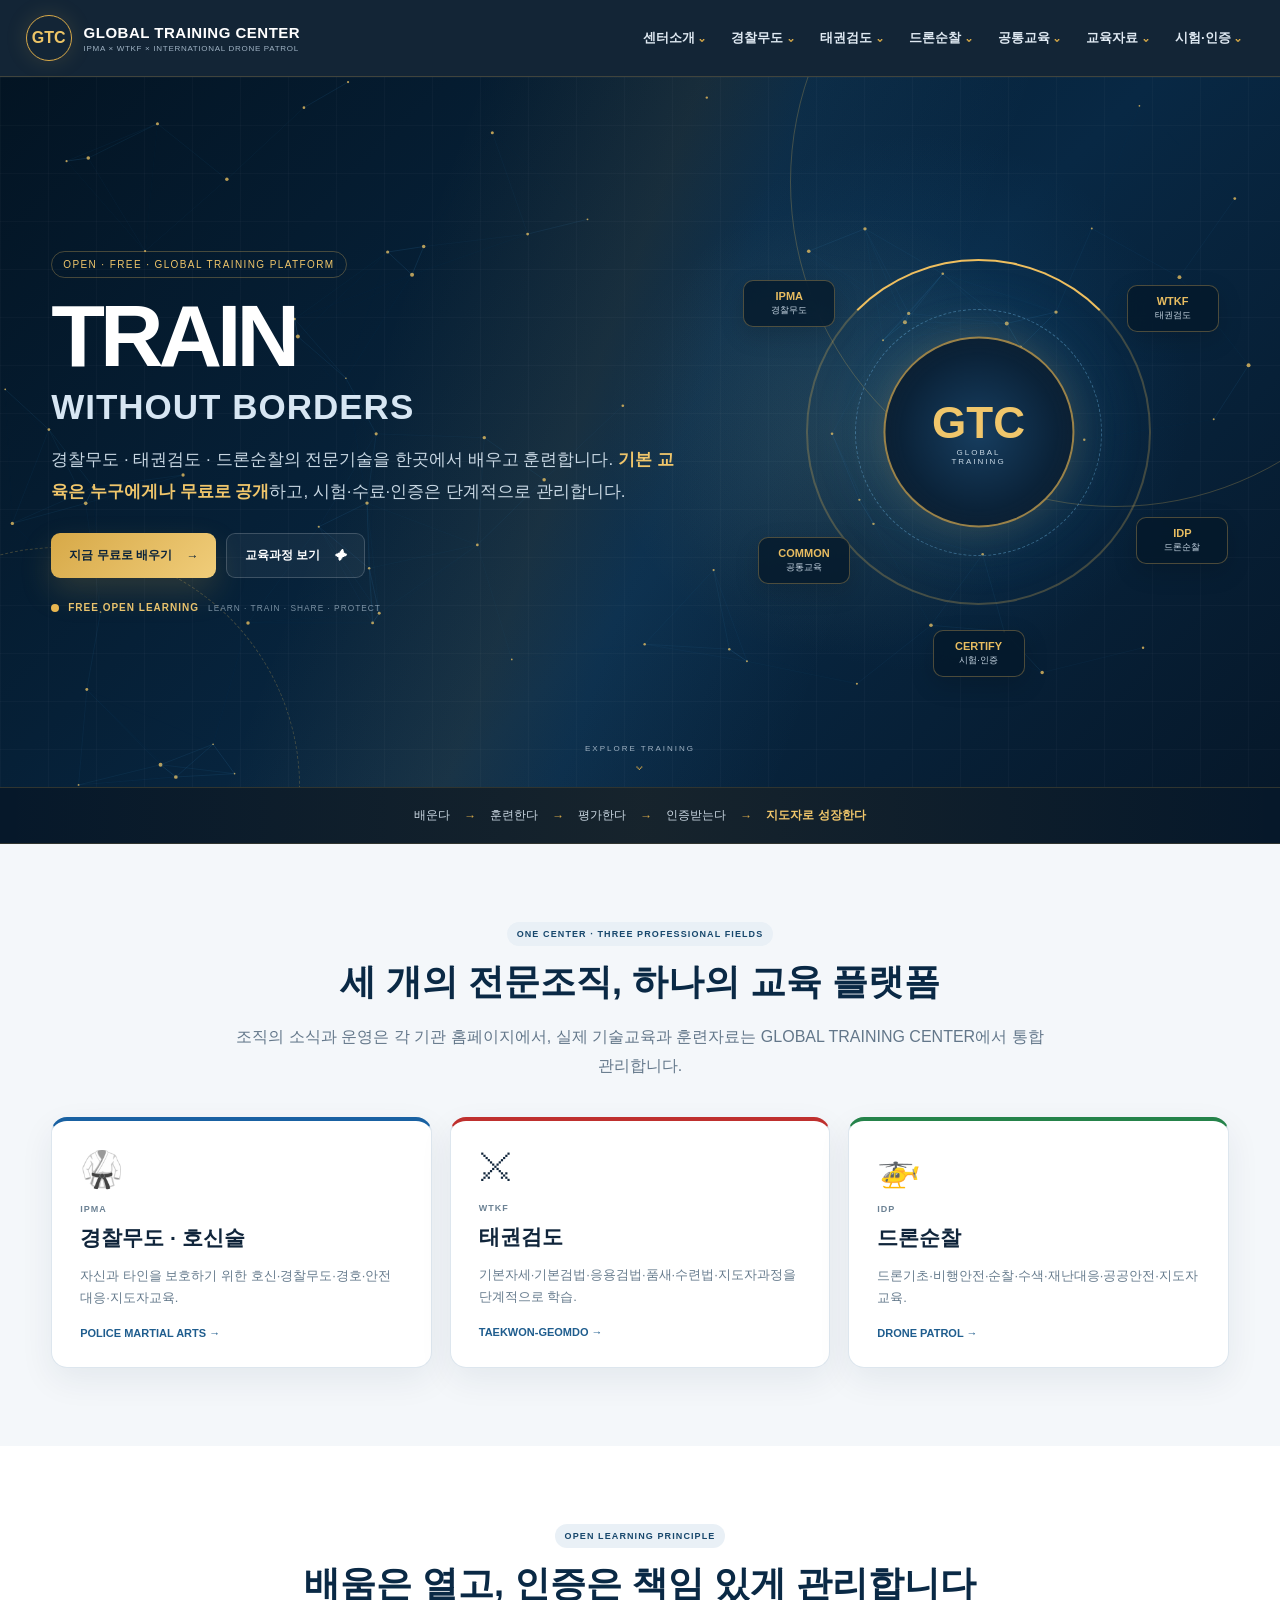
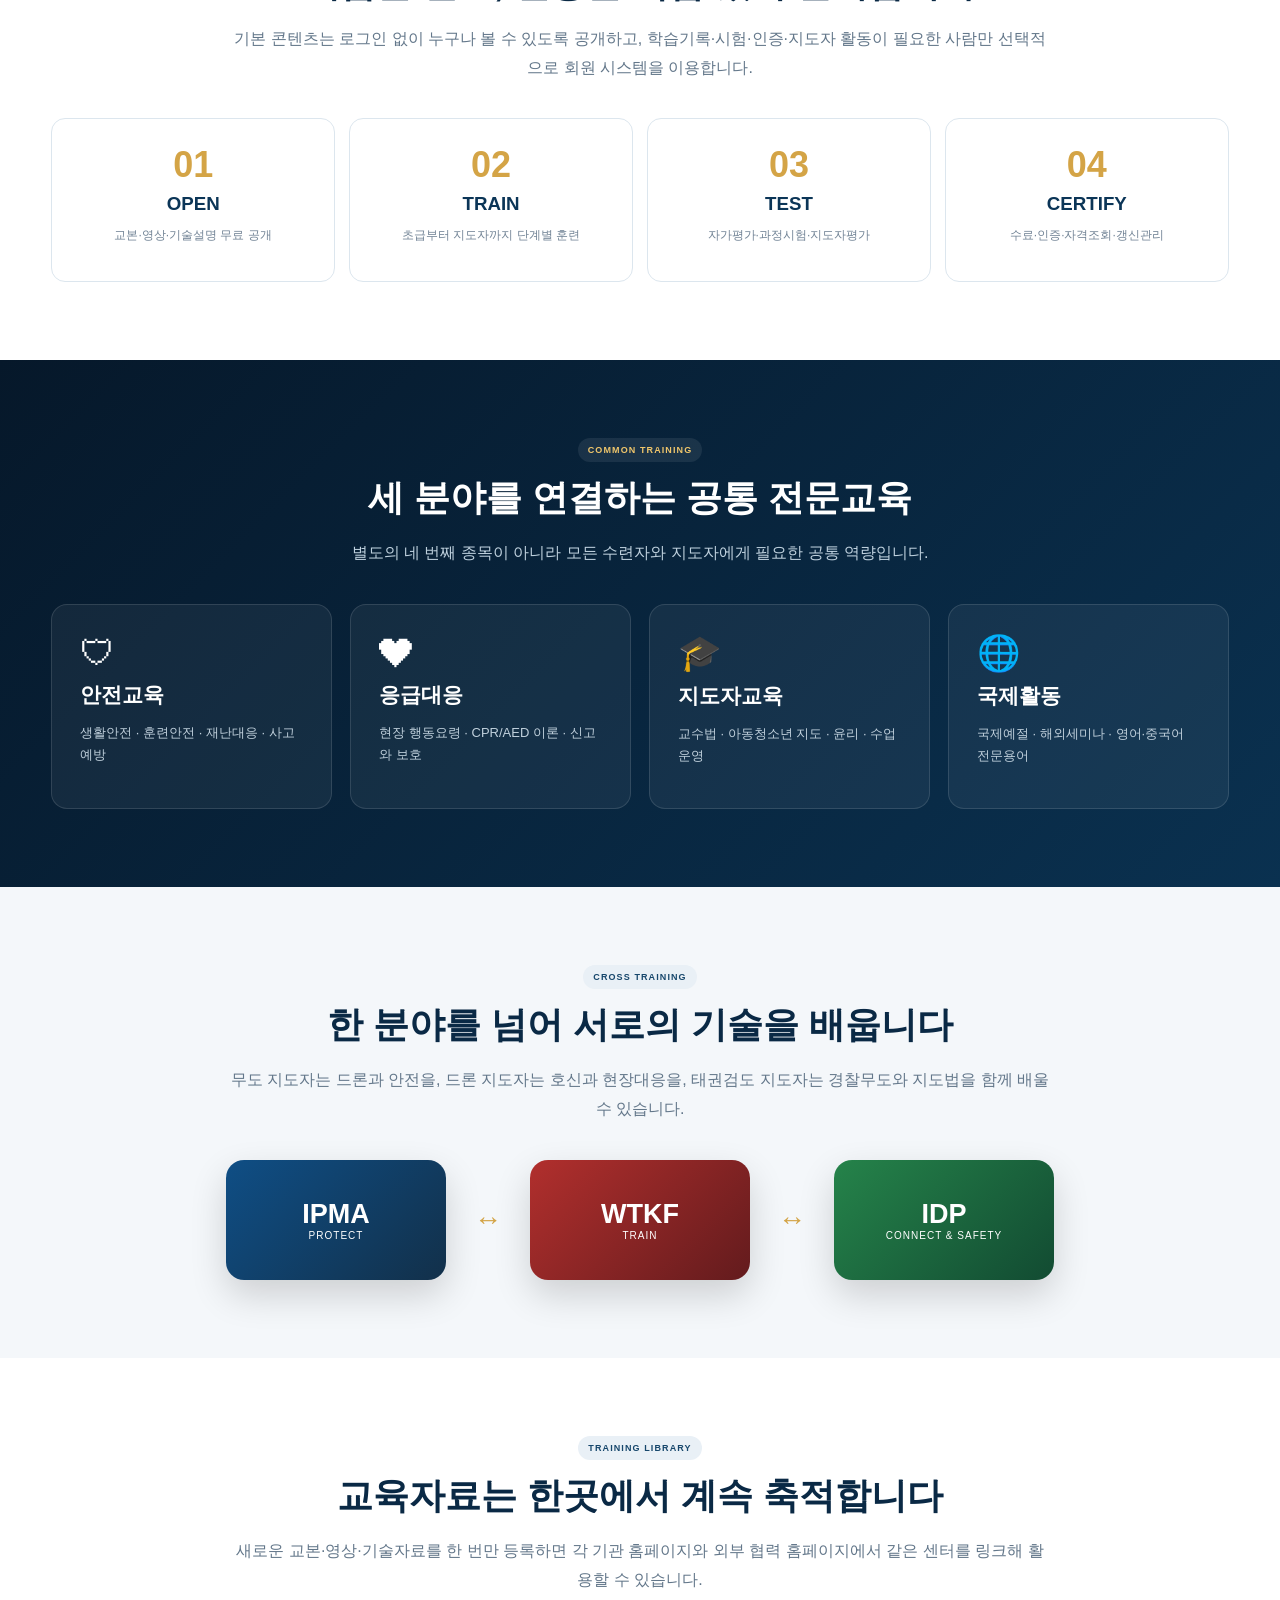
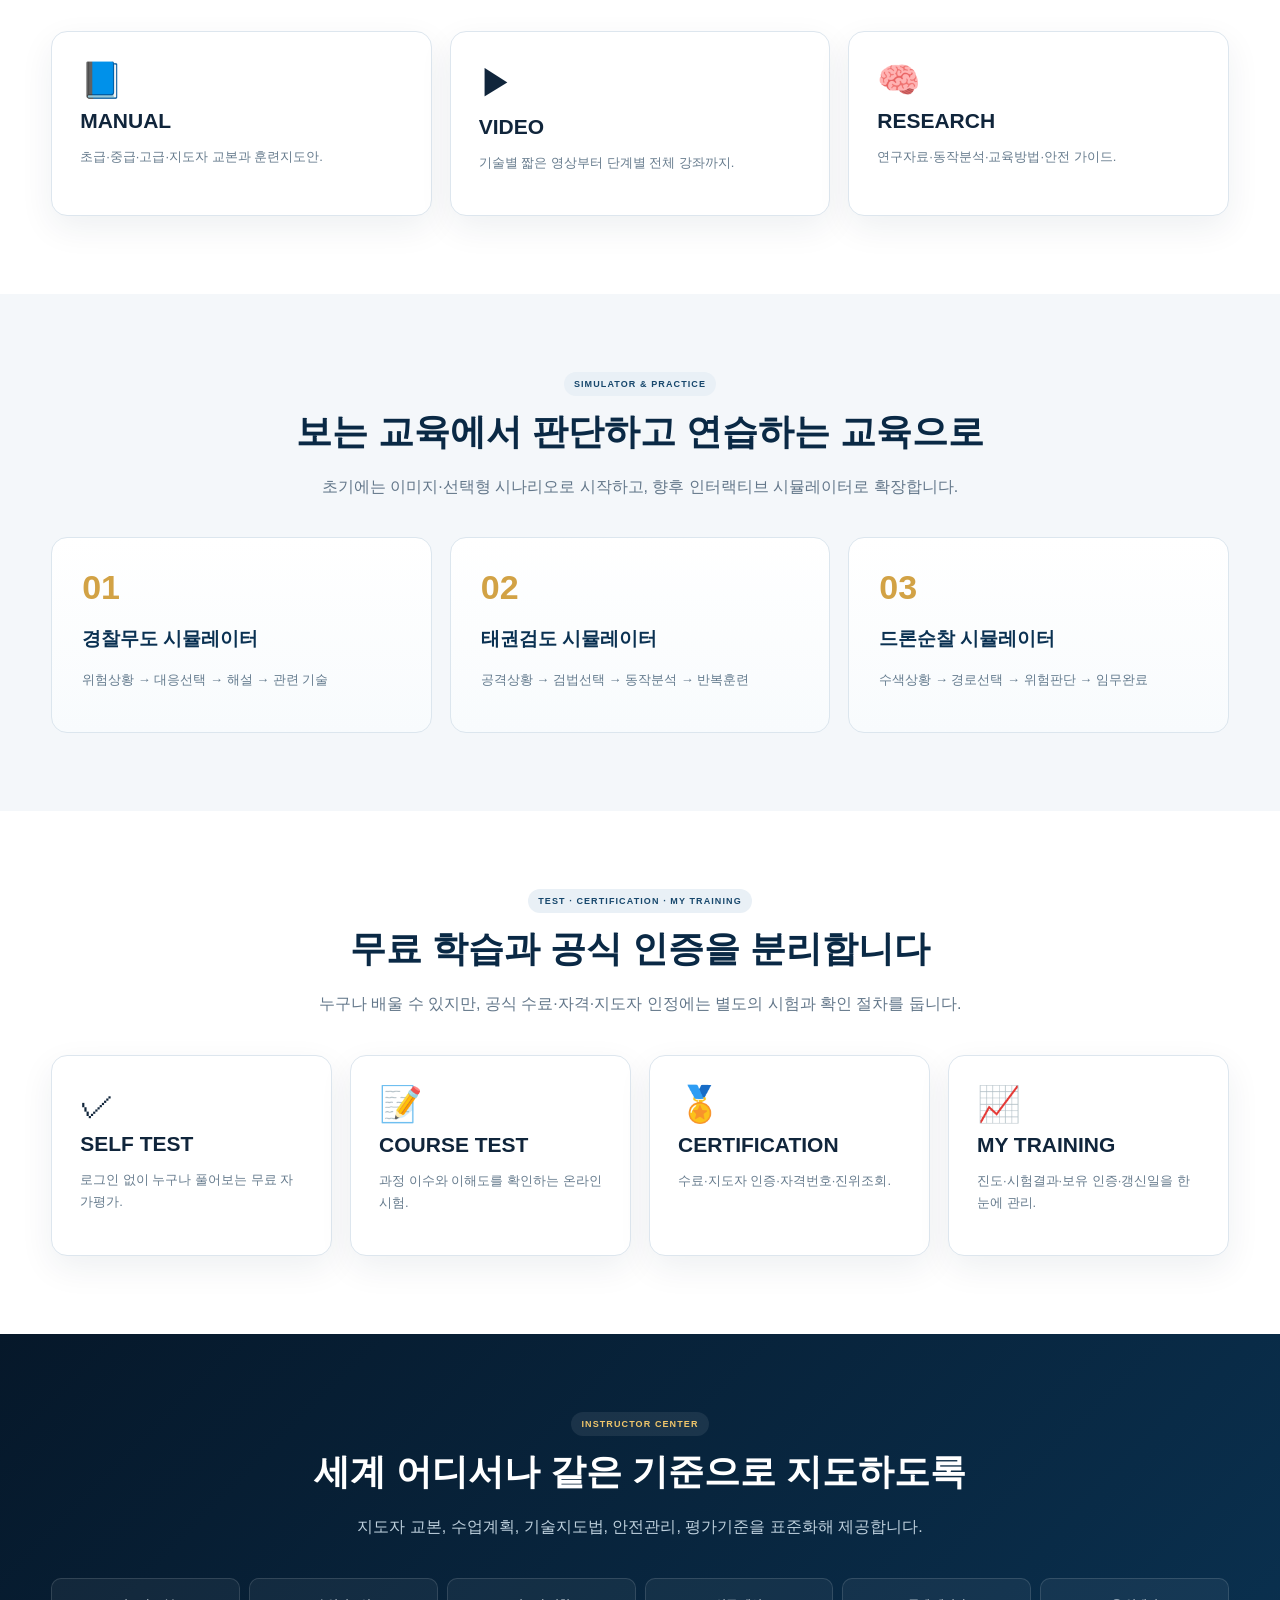
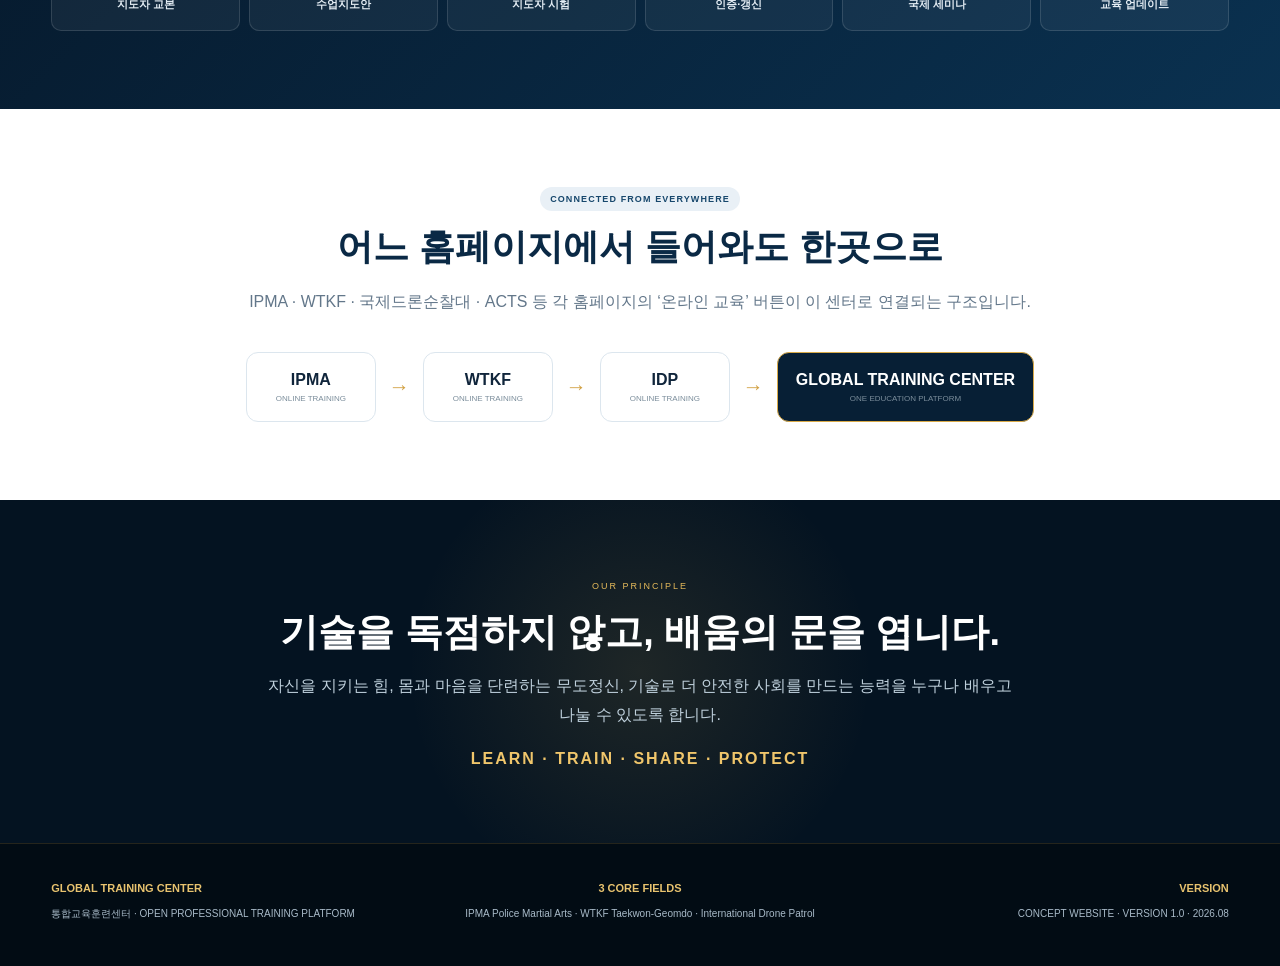
==== index.html @ e1240cf2 "Add files via upload" ====
<!doctype html>
<html lang="ko">
<head>
<meta charset="utf-8"><meta name="viewport" content="width=device-width,initial-scale=1">
<title>GLOBAL TRAINING CENTER | 통합교육훈련센터</title>
<meta name="description" content="경찰무도·태권검도·드론순찰을 누구나 무료로 배우는 글로벌 통합교육훈련센터">
<meta name="theme-color" content="#06182a">
<link rel="stylesheet" href="styles.css?v=1.0">
</head>
<body>
<header class="mega-header" id="siteHeader">
  <div class="nav-wrap">
    <a class="brand" href="#home" aria-label="GLOBAL TRAINING CENTER 홈">
      <span class="brand-mark">GTC</span>
      <span><b>GLOBAL TRAINING CENTER</b><small>IPMA × WTKF × INTERNATIONAL DRONE PATROL</small></span>
    </a>
    <button class="mobile-btn" type="button" aria-expanded="false" aria-controls="megaMenu" aria-label="전체 메뉴 열기">☰</button>
    <nav class="mega-menu" id="megaMenu" aria-label="주요 메뉴">
      <div class="mega-item"><button class="mega-trigger">센터소개 <span>⌄</span></button><div class="mega-panel cols-3">
        <section><h3>ABOUT GTC</h3><a href="#vision">센터 비전</a><a href="#principles">운영원칙</a><a href="#ecosystem">3대 핵심조직</a></section>
        <section><h3>OPEN LEARNING</h3><a href="#free">무료 공개교육</a><a href="#journey">학습 흐름</a><a href="#global">글로벌 확장</a></section>
        <section><h3>QUICK START</h3><a href="#police">경찰무도 시작</a><a href="#taekwon">태권검도 시작</a><a href="#drone">드론순찰 시작</a></section>
      </div></div>
      <div class="mega-item"><button class="mega-trigger">경찰무도 <span>⌄</span></button><div class="mega-panel cols-3">
        <section><h3>POLICE MARTIAL ARTS</h3><a href="#police">과정 소개</a><a href="#police">호신술</a><a href="#police">경찰무도</a><a href="#police">체포·제압술</a></section>
        <section><h3>SAFETY</h3><a href="#police">경호·안전</a><a href="#common">생활안전</a><a href="#common">응급대응</a></section>
        <section><h3>INSTRUCTOR</h3><a href="#instructor">지도자과정</a><a href="#library">교본·영상</a><a href="#test">평가·인증</a></section>
      </div></div>
      <div class="mega-item"><button class="mega-trigger">태권검도 <span>⌄</span></button><div class="mega-panel cols-3">
        <section><h3>TAEKWON-GEOMDO</h3><a href="#taekwon">입문</a><a href="#taekwon">기본검법</a><a href="#taekwon">응용검법</a></section>
        <section><h3>TRAINING</h3><a href="#taekwon">품새·응용기술</a><a href="#taekwon">수련방법</a><a href="#simulator">훈련 시뮬레이터</a></section>
        <section><h3>INSTRUCTOR</h3><a href="#instructor">지도자과정</a><a href="#library">교본·영상</a><a href="#test">심사·평가</a></section>
      </div></div>
      <div class="mega-item"><button class="mega-trigger">드론순찰 <span>⌄</span></button><div class="mega-panel cols-3 panel-right">
        <section><h3>DRONE PATROL</h3><a href="#drone">드론기초</a><a href="#drone">조종기초</a><a href="#drone">비행안전</a></section>
        <section><h3>PATROL</h3><a href="#drone">순찰·모니터링</a><a href="#drone">수색·재난대응</a><a href="#simulator">드론 시뮬레이터</a></section>
        <section><h3>INSTRUCTOR</h3><a href="#instructor">지도자과정</a><a href="#library">교육자료</a><a href="#test">평가·인증</a></section>
      </div></div>
      <div class="mega-item"><button class="mega-trigger">공통교육 <span>⌄</span></button><div class="mega-panel cols-3 panel-right">
        <section><h3>COMMON TRAINING</h3><a href="#common">안전교육</a><a href="#common">응급대응</a><a href="#common">지도자 윤리</a></section>
        <section><h3>GLOBAL</h3><a href="#global">국제활동</a><a href="#global">영어·중국어 용어</a><a href="#global">해외 세미나</a></section>
        <section><h3>CROSS TRAINING</h3><a href="#cross">3분야 교차학습</a><a href="#cross">추천 학습경로</a></section>
      </div></div>
      <div class="mega-item"><button class="mega-trigger">교육자료 <span>⌄</span></button><div class="mega-panel cols-3 panel-right">
        <section><h3>TRAINING LIBRARY</h3><a href="#library">교본</a><a href="#library">교육영상</a><a href="#library">동작사진</a></section>
        <section><h3>PRACTICE</h3><a href="#simulator">시뮬레이터</a><a href="#library">훈련지도안</a><a href="#library">연구자료</a></section>
        <section><h3>FREE DOWNLOAD</h3><a href="#library">공개자료</a><a href="#library">지도자 자료</a></section>
      </div></div>
      <div class="mega-item"><button class="mega-trigger">시험·인증 <span>⌄</span></button><div class="mega-panel cols-3 panel-right">
        <section><h3>ONLINE TEST</h3><a href="#test">자가평가</a><a href="#test">과정시험</a><a href="#test">지도자평가</a></section>
        <section><h3>CERTIFICATION</h3><a href="#test">수료확인</a><a href="#test">교육인증</a><a href="#test">자격조회</a></section>
        <section><h3>MY TRAINING</h3><a href="#mytraining">학습진도</a><a href="#mytraining">이수기록</a><a href="#mytraining">갱신관리</a></section>
      </div></div>
    </nav>
  </div>
</header>
<main id="home">
<section class="hero" id="trainingHero">
<canvas class="network" id="trainingNetwork" aria-hidden="true"></canvas>
<div class="orbit orbit-a" aria-hidden="true"></div><div class="orbit orbit-b" aria-hidden="true"></div>
<div class="container hero-grid">
  <div class="hero-copy">
    <span class="kicker">OPEN · FREE · GLOBAL TRAINING PLATFORM</span>
    <h1><span>TRAIN</span><em>WITHOUT BORDERS</em></h1>
    <p class="hero-lead">경찰무도 · 태권검도 · 드론순찰의 전문기술을 한곳에서 배우고 훈련합니다. <b>기본 교육은 누구에게나 무료로 공개</b>하고, 시험·수료·인증은 단계적으로 관리합니다.</p>
    <div class="hero-actions"><a class="btn primary" href="#ecosystem">지금 무료로 배우기 <i>→</i></a><a class="btn glass" href="#journey">교육과정 보기 <i>✦</i></a></div>
    <div class="pulse"><span></span><b>FREE OPEN LEARNING</b><small>LEARN · TRAIN · SHARE · PROTECT</small></div>
  </div>
  <div class="command" aria-label="3대 핵심 교육 네트워크">
    <div class="glow"></div><div class="rings"><i></i><i></i><i></i></div>
    <div class="core-logo"><strong>GTC</strong><small>GLOBAL<br>TRAINING</small></div>
    <a class="node n1" href="#police"><b>IPMA</b><small>경찰무도</small></a>
    <a class="node n2" href="#taekwon"><b>WTKF</b><small>태권검도</small></a>
    <a class="node n3" href="#drone"><b>IDP</b><small>드론순찰</small></a>
    <a class="node n4" href="#common"><b>COMMON</b><small>공통교육</small></a>
    <a class="node n5" href="#test"><b>CERTIFY</b><small>시험·인증</small></a>
  </div>
</div>
<div class="scroll"><span>EXPLORE TRAINING</span><i>⌄</i></div>
</section>
<section class="journey-bar" id="journey"><div class="container"><span>배운다</span><i>→</i><span>훈련한다</span><i>→</i><span>평가한다</span><i>→</i><span>인증받는다</span><i>→</i><strong>지도자로 성장한다</strong></div></section>

<section class="section soft" id="vision"><div class="container"><div class="section-head"><span class="badge">ONE CENTER · THREE PROFESSIONAL FIELDS</span><h2>세 개의 전문조직, 하나의 교육 플랫폼</h2><p>조직의 소식과 운영은 각 기관 홈페이지에서, 실제 기술교육과 훈련자료는 GLOBAL TRAINING CENTER에서 통합 관리합니다.</p></div>
<div class="cards cols-3" id="ecosystem">
<a class="card blue" id="police" href="#police"><div class="icon">🥋</div><span class="status">IPMA</span><h3>경찰무도 · 호신술</h3><p>자신과 타인을 보호하기 위한 호신·경찰무도·경호·안전대응·지도자교육.</p><span class="arrow">POLICE MARTIAL ARTS →</span></a>
<a class="card red" id="taekwon" href="#taekwon"><div class="icon">⚔</div><span class="status">WTKF</span><h3>태권검도</h3><p>기본자세·기본검법·응용검법·품새·수련법·지도자과정을 단계적으로 학습.</p><span class="arrow">TAEKWON-GEOMDO →</span></a>
<a class="card green" id="drone" href="#drone"><div class="icon">🚁</div><span class="status">IDP</span><h3>드론순찰</h3><p>드론기초·비행안전·순찰·수색·재난대응·공공안전·지도자교육.</p><span class="arrow">DRONE PATROL →</span></a>
</div></div></section>

<section class="section" id="principles"><div class="container"><div class="section-head"><span class="badge">OPEN LEARNING PRINCIPLE</span><h2>배움은 열고, 인증은 책임 있게 관리합니다</h2><p>기본 콘텐츠는 로그인 없이 누구나 볼 수 있도록 공개하고, 학습기록·시험·인증·지도자 활동이 필요한 사람만 선택적으로 회원 시스템을 이용합니다.</p></div>
<div class="flow-grid">
<div class="flow-card"><b>01</b><h3>OPEN</h3><p>교본·영상·기술설명 무료 공개</p></div><div class="flow-card"><b>02</b><h3>TRAIN</h3><p>초급부터 지도자까지 단계별 훈련</p></div><div class="flow-card"><b>03</b><h3>TEST</h3><p>자가평가·과정시험·지도자평가</p></div><div class="flow-card"><b>04</b><h3>CERTIFY</h3><p>수료·인증·자격조회·갱신관리</p></div>
</div></div></section>

<section class="section dark-section" id="common"><div class="container"><div class="section-head light"><span class="badge">COMMON TRAINING</span><h2>세 분야를 연결하는 공통 전문교육</h2><p>별도의 네 번째 종목이 아니라 모든 수련자와 지도자에게 필요한 공통 역량입니다.</p></div>
<div class="cards cols-4"><div class="glass-card"><div class="icon">🛡</div><h3>안전교육</h3><p>생활안전 · 훈련안전 · 재난대응 · 사고예방</p></div><div class="glass-card"><div class="icon">❤</div><h3>응급대응</h3><p>현장 행동요령 · CPR/AED 이론 · 신고와 보호</p></div><div class="glass-card"><div class="icon">🎓</div><h3>지도자교육</h3><p>교수법 · 아동청소년 지도 · 윤리 · 수업운영</p></div><div class="glass-card"><div class="icon">🌐</div><h3>국제활동</h3><p>국제예절 · 해외세미나 · 영어·중국어 전문용어</p></div></div>
</div></section>

<section class="section soft" id="cross"><div class="container"><div class="section-head"><span class="badge">CROSS TRAINING</span><h2>한 분야를 넘어 서로의 기술을 배웁니다</h2><p>무도 지도자는 드론과 안전을, 드론 지도자는 호신과 현장대응을, 태권검도 지도자는 경찰무도와 지도법을 함께 배울 수 있습니다.</p></div>
<div class="cross-map"><div class="cross-node blue"><b>IPMA</b><span>PROTECT</span></div><i>↔</i><div class="cross-node red"><b>WTKF</b><span>TRAIN</span></div><i>↔</i><div class="cross-node green"><b>IDP</b><span>CONNECT & SAFETY</span></div></div>
</div></section>

<section class="section" id="library"><div class="container"><div class="section-head"><span class="badge">TRAINING LIBRARY</span><h2>교육자료는 한곳에서 계속 축적합니다</h2><p>새로운 교본·영상·기술자료를 한 번만 등록하면 각 기관 홈페이지와 외부 협력 홈페이지에서 같은 센터를 링크해 활용할 수 있습니다.</p></div>
<div class="cards cols-3"><div class="card"><div class="icon">📘</div><h3>MANUAL</h3><p>초급·중급·고급·지도자 교본과 훈련지도안.</p></div><div class="card"><div class="icon">▶</div><h3>VIDEO</h3><p>기술별 짧은 영상부터 단계별 전체 강좌까지.</p></div><div class="card"><div class="icon">🧠</div><h3>RESEARCH</h3><p>연구자료·동작분석·교육방법·안전 가이드.</p></div></div>
</div></section>

<section class="section soft" id="simulator"><div class="container"><div class="section-head"><span class="badge">SIMULATOR & PRACTICE</span><h2>보는 교육에서 판단하고 연습하는 교육으로</h2><p>초기에는 이미지·선택형 시나리오로 시작하고, 향후 인터랙티브 시뮬레이터로 확장합니다.</p></div>
<div class="sim-grid"><div class="sim"><span>01</span><h3>경찰무도 시뮬레이터</h3><p>위험상황 → 대응선택 → 해설 → 관련 기술</p></div><div class="sim"><span>02</span><h3>태권검도 시뮬레이터</h3><p>공격상황 → 검법선택 → 동작분석 → 반복훈련</p></div><div class="sim"><span>03</span><h3>드론순찰 시뮬레이터</h3><p>수색상황 → 경로선택 → 위험판단 → 임무완료</p></div></div>
</div></section>

<section class="section" id="test"><div class="container"><div class="section-head"><span class="badge">TEST · CERTIFICATION · MY TRAINING</span><h2>무료 학습과 공식 인증을 분리합니다</h2><p>누구나 배울 수 있지만, 공식 수료·자격·지도자 인정에는 별도의 시험과 확인 절차를 둡니다.</p></div>
<div class="cards cols-4"><div class="card"><div class="icon">✓</div><h3>SELF TEST</h3><p>로그인 없이 누구나 풀어보는 무료 자가평가.</p></div><div class="card"><div class="icon">📝</div><h3>COURSE TEST</h3><p>과정 이수와 이해도를 확인하는 온라인 시험.</p></div><div class="card"><div class="icon">🏅</div><h3>CERTIFICATION</h3><p>수료·지도자 인증·자격번호·진위조회.</p></div><div class="card" id="mytraining"><div class="icon">📈</div><h3>MY TRAINING</h3><p>진도·시험결과·보유 인증·갱신일을 한눈에 관리.</p></div></div>
</div></section>

<section class="section dark-section" id="instructor"><div class="container"><div class="section-head light"><span class="badge">INSTRUCTOR CENTER</span><h2>세계 어디서나 같은 기준으로 지도하도록</h2><p>지도자 교본, 수업계획, 기술지도법, 안전관리, 평가기준을 표준화해 제공합니다.</p></div><div class="quick-six"><a href="#library">지도자 교본</a><a href="#library">수업지도안</a><a href="#test">지도자 시험</a><a href="#test">인증·갱신</a><a href="#global">국제 세미나</a><a href="#home">교육 업데이트</a></div></div></section>

<section class="section" id="global"><div class="container"><div class="section-head"><span class="badge">CONNECTED FROM EVERYWHERE</span><h2>어느 홈페이지에서 들어와도 한곳으로</h2><p>IPMA · WTKF · 국제드론순찰대 · ACTS 등 각 홈페이지의 ‘온라인 교육’ 버튼이 이 센터로 연결되는 구조입니다.</p></div>
<div class="portal-row"><div><b>IPMA</b><small>ONLINE TRAINING</small></div><i>→</i><div><b>WTKF</b><small>ONLINE TRAINING</small></div><i>→</i><div><b>IDP</b><small>ONLINE TRAINING</small></div><i>→</i><div class="portal-core"><b>GLOBAL TRAINING CENTER</b><small>ONE EDUCATION PLATFORM</small></div></div>
</div></section>

<section class="manifesto" id="free"><div class="container"><span>OUR PRINCIPLE</span><h2>기술을 독점하지 않고, 배움의 문을 엽니다.</h2><p>자신을 지키는 힘, 몸과 마음을 단련하는 무도정신, 기술로 더 안전한 사회를 만드는 능력을 누구나 배우고 나눌 수 있도록 합니다.</p><strong>LEARN · TRAIN · SHARE · PROTECT</strong></div></section>
</main>
<footer><div class="footer-grid"><div><b>GLOBAL TRAINING CENTER</b><p>통합교육훈련센터 · OPEN PROFESSIONAL TRAINING PLATFORM</p></div><div><b>3 CORE FIELDS</b><p>IPMA Police Martial Arts · WTKF Taekwon-Geomdo · International Drone Patrol</p></div><div><b>VERSION</b><p>CONCEPT WEBSITE · VERSION 1.0 · 2026.08</p></div></div></footer>
<script>
(()=>{
 const triggers=[...document.querySelectorAll('.mega-trigger')], items=[...document.querySelectorAll('.mega-item')], mobile=document.querySelector('.mobile-btn'), menu=document.getElementById('megaMenu');
 triggers.forEach(btn=>btn.addEventListener('click',e=>{e.stopPropagation();const item=btn.closest('.mega-item');const was=item.classList.contains('open');items.forEach(x=>x.classList.remove('open'));if(!was)item.classList.add('open')}));
 document.addEventListener('click',()=>items.forEach(x=>x.classList.remove('open')));document.querySelectorAll('.mega-panel').forEach(p=>p.addEventListener('click',e=>e.stopPropagation()));
 mobile.addEventListener('click',()=>{const open=menu.classList.toggle('mobile-open');mobile.setAttribute('aria-expanded',open);mobile.textContent=open?'✕':'☰'});
 document.querySelectorAll('a[href^="#"]').forEach(a=>a.addEventListener('click',()=>{menu.classList.remove('mobile-open');mobile.setAttribute('aria-expanded','false');mobile.textContent='☰';items.forEach(x=>x.classList.remove('open'))}));
 const c=document.getElementById('trainingNetwork'); if(!c)return; const ctx=c.getContext('2d'); let w=0,h=0,dpr=1,pts=[];
 const rnd=(a,b)=>a+Math.random()*(b-a); function resize(){dpr=Math.min(devicePixelRatio||1,2);w=Math.max(1,c.clientWidth);h=Math.max(1,c.clientHeight);c.width=Math.round(w*dpr);c.height=Math.round(h*dpr);ctx.setTransform(dpr,0,0,dpr,0,0);const count=Math.max(38,Math.min(78,Math.floor(w/18)));pts=Array.from({length:count},()=>({x:rnd(0,w),y:rnd(0,h),vx:rnd(-.32,.32),vy:rnd(-.22,.22),r:rnd(.8,2),p:rnd(0,6.28)}));}
 function draw(){ctx.clearRect(0,0,w,h);for(const p of pts){p.x+=p.vx;p.y+=p.vy;p.p+=.035;if(p.x<0||p.x>w)p.vx*=-1;if(p.y<0||p.y>h)p.vy*=-1;ctx.beginPath();ctx.arc(p.x,p.y,p.r,0,6.28);ctx.fillStyle='rgba(235,190,92,.8)';ctx.fill()}for(let i=0;i<pts.length;i++)for(let j=i+1;j<pts.length;j++){const a=pts[i],b=pts[j],d=Math.hypot(a.x-b.x,a.y-b.y);if(d<145){ctx.beginPath();ctx.moveTo(a.x,a.y);ctx.lineTo(b.x,b.y);ctx.strokeStyle=`rgba(73,162,224,${.24*(1-d/145)})`;ctx.lineWidth=.7;ctx.stroke()}}requestAnimationFrame(draw)}
 addEventListener('resize',resize,{passive:true});resize();draw();
 const hero=document.getElementById('trainingHero'), command=hero.querySelector('.command');hero.addEventListener('pointermove',e=>{const r=hero.getBoundingClientRect(),x=(e.clientX-r.left)/r.width-.5,y=(e.clientY-r.top)/r.height-.5;command.style.setProperty('--px',`${x*12}px`);command.style.setProperty('--py',`${y*9}px`)},{passive:true});
})();
</script>
</body></html>
---- styles.css ----
*{box-sizing:border-box}html{scroll-behavior:smooth}body{margin:0;font-family:Arial,"Noto Sans KR",sans-serif;color:#10253b;background:#fff;overflow-x:hidden}a{color:inherit}.container{width:min(1180px,92vw);margin:auto}.mega-header{position:sticky;top:0;z-index:1000;background:rgba(5,24,42,.94);backdrop-filter:blur(16px);border-bottom:1px solid rgba(226,181,92,.22)}.nav-wrap{width:min(1320px,96vw);height:76px;margin:auto;display:flex;align-items:center;gap:24px}.brand{display:flex;align-items:center;gap:12px;color:#fff;text-decoration:none;min-width:340px}.brand-mark{width:46px;height:46px;border:1px solid #d9aa48;border-radius:50%;display:grid;place-items:center;font-weight:900;color:#edc567;box-shadow:0 0 22px rgba(217,170,72,.15)}.brand b{display:block;font-size:15px;letter-spacing:.5px}.brand small{display:block;margin-top:3px;font-size:8px;color:#9fb2c3;letter-spacing:.7px}.mega-menu{display:flex;align-self:stretch;align-items:stretch;margin-left:auto}.mega-item{position:relative;display:flex;align-items:center}.mega-trigger{height:100%;padding:0 13px;border:0;background:transparent;color:#dfe9f2;font-weight:700;cursor:pointer}.mega-trigger span{color:#d9aa48}.mega-trigger:hover,.mega-item.open .mega-trigger{color:#f0c66b;background:rgba(255,255,255,.04)}.mega-panel{display:none;position:absolute;top:76px;left:50%;transform:translateX(-50%);width:650px;padding:22px;background:rgba(5,24,42,.98);border:1px solid rgba(226,181,92,.25);border-radius:0 0 16px 16px;box-shadow:0 24px 48px rgba(0,0,0,.35);grid-template-columns:repeat(3,1fr);gap:20px}.mega-item.open .mega-panel,.mega-item:hover .mega-panel{display:grid}.mega-panel.panel-right{left:auto;right:0;transform:none}.mega-panel h3{font-size:10px;letter-spacing:1.2px;color:#e4b95a;margin:0 0 10px}.mega-panel a{display:block;color:#c8d7e4;text-decoration:none;font-size:12px;padding:7px 0;border-bottom:1px solid rgba(255,255,255,.06)}.mega-panel a:hover{color:#fff;padding-left:4px}.mobile-btn{display:none;margin-left:auto;background:transparent;border:1px solid rgba(226,181,92,.35);color:#fff;border-radius:8px;width:42px;height:42px}.hero{position:relative;min-height:710px;overflow:hidden;background:radial-gradient(circle at 72% 46%,rgba(32,107,162,.22),transparent 27%),radial-gradient(circle at 65% 50%,rgba(218,171,72,.11),transparent 25%),linear-gradient(135deg,#031423,#082844 58%,#06182a);color:#fff}.hero:before{content:"";position:absolute;inset:0;background-image:linear-gradient(rgba(255,255,255,.025) 1px,transparent 1px),linear-gradient(90deg,rgba(255,255,255,.025) 1px,transparent 1px);background-size:48px 48px;animation:gridDrift 16s linear infinite}.hero:after{content:"";position:absolute;inset:-35% -20%;background:linear-gradient(110deg,transparent 37%,rgba(245,199,101,.075) 47%,rgba(91,181,238,.07) 52%,transparent 62%);animation:heroSweep 7s linear infinite}.network{position:absolute;inset:0;width:100%;height:100%;z-index:1}.orbit{position:absolute;border-radius:50%;border:1px solid rgba(239,191,89,.24);pointer-events:none;z-index:1}.orbit-a{width:650px;height:650px;right:-160px;top:-220px;animation:spin 13s linear infinite}.orbit-b{width:480px;height:480px;left:-180px;bottom:-240px;border-style:dashed;animation:spinReverse 18s linear infinite}.hero-grid{position:relative;z-index:3;min-height:710px;display:grid;grid-template-columns:1.12fr .88fr;align-items:center;gap:40px;padding:55px 0}.kicker{display:inline-block;padding:7px 11px;border:1px solid rgba(226,181,92,.3);border-radius:999px;color:#f0c66b;font-size:10px;letter-spacing:1.4px;animation:kickerGlow 2.8s ease-in-out infinite}.hero-copy h1{margin:18px 0 14px}.hero-copy h1 span{display:block;font-size:88px;line-height:.9;letter-spacing:-5px}.hero-copy h1 em{display:block;margin-top:12px;font-style:normal;font-size:35px;letter-spacing:1px;color:#d7e6f3}.hero-lead{max-width:670px;font-size:17px;line-height:1.85;color:#c9d8e4}.hero-lead b{color:#f0c66b}.hero-actions{display:flex;gap:10px;flex-wrap:wrap;margin-top:26px}.btn{display:inline-flex;align-items:center;gap:14px;padding:13px 18px;border-radius:9px;text-decoration:none;font-size:12px;font-weight:800}.btn.primary{background:linear-gradient(135deg,#d7a948,#f0cd7a);color:#09223a;box-shadow:0 14px 32px rgba(216,170,72,.18);animation:buttonPulse 2.8s ease-in-out infinite}.btn.glass{border:1px solid rgba(255,255,255,.18);background:rgba(255,255,255,.05);color:#fff}.pulse{display:flex;align-items:center;gap:9px;margin-top:24px;font-size:10px;letter-spacing:1px;color:#b7cad9}.pulse span{width:8px;height:8px;border-radius:50%;background:#e8b650;animation:statusPulse 1.45s ease-out infinite}.pulse b{color:#e9c36d}.pulse small{opacity:.65}.command{position:relative;width:min(490px,42vw);aspect-ratio:1;margin:auto;animation:commandFloat 4.2s ease-in-out infinite;transform:translate(var(--px,0),var(--py,0));transition:transform .18s ease-out}.glow{position:absolute;inset:17%;border-radius:50%;background:radial-gradient(circle,rgba(222,177,79,.2),rgba(26,105,159,.1) 45%,transparent 70%);filter:blur(6px);animation:glow 3.1s ease-in-out infinite}.rings,.rings i{position:absolute;inset:0;border-radius:50%}.rings{inset:8%}.rings i{border:1px solid rgba(113,181,226,.22)}.rings i:nth-child(1){inset:8%;border-width:2px;border-color:rgba(232,185,87,.26);border-top-color:#efbf5f;animation:spin 7s linear infinite}.rings i:nth-child(2){inset:20%;border-style:dashed;border-color:rgba(113,190,239,.4);animation:spinReverse 5.5s linear infinite}.rings i:nth-child(3){inset:32%;border-color:rgba(255,255,255,.22);animation:pulseRing 2.2s ease-in-out infinite}.core-logo{position:absolute;left:50%;top:50%;transform:translate(-50%,-50%);width:39%;height:39%;border-radius:50%;display:grid;place-content:center;text-align:center;background:radial-gradient(circle,#173e60,#081d31 70%);border:2px solid rgba(232,185,87,.65);box-shadow:0 0 45px rgba(226,181,92,.18),inset 0 0 30px rgba(255,255,255,.04);animation:emblem 3.6s ease-in-out infinite}.core-logo strong{font-size:44px;color:#f0c66b}.core-logo small{font-size:8px;letter-spacing:2px;color:#c7d8e5}.node{position:absolute;z-index:4;min-width:92px;padding:9px 12px;border:1px solid rgba(226,181,92,.32);border-radius:10px;background:rgba(5,24,42,.76);backdrop-filter:blur(9px);color:#fff;text-align:center;text-decoration:none;box-shadow:0 8px 24px rgba(0,0,0,.15);animation:nodeDrift 3.2s ease-in-out infinite}.node b{display:block;color:#e8bd61;font-size:11px}.node small{display:block;margin-top:2px;color:#c8d7e4;font-size:9px}.n1{left:2%;top:19%}.n2{right:1%;top:20%;animation-delay:-.65s}.n3{right:-1%;bottom:23%;animation-delay:-1.3s}.n4{left:5%;bottom:19%;animation-delay:-1.95s}.n5{left:50%;bottom:0;transform:translateX(-50%);animation-delay:-2.55s}.scroll{position:absolute;z-index:4;left:50%;bottom:12px;transform:translateX(-50%);display:flex;flex-direction:column;align-items:center;color:#9fb2c3;font-size:8px;letter-spacing:2px}.scroll i{font-size:19px;color:#d9aa48;font-style:normal;animation:down 1s ease-in-out infinite}.journey-bar{position:relative;background:#06182a;border-top:1px solid rgba(216,170,72,.2);border-bottom:1px solid rgba(216,170,72,.2);overflow:hidden}.journey-bar:before{content:"";position:absolute;inset:0;background:linear-gradient(90deg,transparent,rgba(216,170,72,.08),transparent);animation:journeySweep 3.8s linear infinite}.journey-bar .container{position:relative;display:flex;justify-content:center;gap:14px;align-items:center;flex-wrap:wrap;padding:19px 0;color:#cbd8e3;font-size:12px}.journey-bar i{font-style:normal;color:#d9aa48}.journey-bar strong{color:#f0c66b}.section{padding:78px 0}.soft{background:#f4f7fa}.section-head{text-align:center;max-width:820px;margin:0 auto 36px}.section-head h2{font-size:36px;margin:12px 0;color:#0a2945}.section-head p{line-height:1.8;color:#63778a}.badge{display:inline-block;padding:7px 10px;border-radius:999px;background:#e9f0f6;color:#17476c;font-size:9px;font-weight:900;letter-spacing:1.1px}.cards{display:grid;gap:18px}.cols-3{grid-template-columns:repeat(3,1fr)}.cols-4{grid-template-columns:repeat(4,1fr)}.card,.glass-card{position:relative;padding:28px;border-radius:16px;background:#fff;border:1px solid #dde6ee;box-shadow:0 12px 34px rgba(18,47,71,.07);text-decoration:none;transition:.25s}.card:hover{transform:translateY(-7px);box-shadow:0 18px 44px rgba(18,47,71,.14)}.card.blue{border-top:4px solid #1961a2}.card.red{border-top:4px solid #bf302e}.card.green{border-top:4px solid #25834a}.icon{font-size:35px}.status{display:inline-block;margin:14px 0 2px;font-size:9px;font-weight:900;letter-spacing:1px;color:#6c8294}.card h3,.glass-card h3{font-size:21px;margin:8px 0}.card p,.glass-card p{line-height:1.7;color:#667b8d;font-size:13px}.arrow{display:block;margin-top:18px;color:#1f5d8e;font-size:11px;font-weight:900}.flow-grid{display:grid;grid-template-columns:repeat(4,1fr);gap:14px}.flow-card{padding:25px;background:#fff;border:1px solid #dce6ee;border-radius:14px;text-align:center}.flow-card b{font-size:36px;color:#d4a446}.flow-card h3{margin:7px 0;color:#0b3557}.flow-card p{font-size:12px;color:#718395}.dark-section{background:linear-gradient(135deg,#06182a,#0a3150);color:#fff}.section-head.light h2{color:#fff}.section-head.light p{color:#bed0dd}.dark-section .badge{background:rgba(255,255,255,.08);color:#f0c66b}.glass-card{background:rgba(255,255,255,.055);border-color:rgba(255,255,255,.12);box-shadow:none;color:#fff}.glass-card p{color:#c0d0dc}.cross-map{display:flex;align-items:center;justify-content:center;gap:28px;flex-wrap:wrap}.cross-map>i{font-size:28px;color:#d3a447;font-style:normal}.cross-node{width:220px;height:120px;border-radius:18px;display:flex;flex-direction:column;align-items:center;justify-content:center;color:#fff;box-shadow:0 15px 36px rgba(0,0,0,.16)}.cross-node b{font-size:27px}.cross-node span{font-size:10px;letter-spacing:1px}.cross-node.blue{background:linear-gradient(135deg,#0f4e85,#12304a)}.cross-node.red{background:linear-gradient(135deg,#b12f2d,#631b1d)}.cross-node.green{background:linear-gradient(135deg,#25834a,#124b32)}.sim-grid{display:grid;grid-template-columns:repeat(3,1fr);gap:18px}.sim{padding:30px;border:1px solid #dce6ee;border-radius:16px;background:linear-gradient(180deg,#fff,#f8fbfd)}.sim span{font-size:34px;font-weight:900;color:#d2a245}.sim h3{color:#0a3152}.sim p{font-size:13px;color:#647b8e}.quick-six{display:grid;grid-template-columns:repeat(6,1fr);gap:9px}.quick-six a{padding:18px 10px;border:1px solid rgba(255,255,255,.13);border-radius:10px;background:rgba(255,255,255,.05);text-align:center;text-decoration:none;color:#e4edf4;font-size:11px;font-weight:800}.quick-six a:hover{border-color:#d9aa48;color:#f0c66b}.portal-row{display:flex;align-items:center;justify-content:center;gap:13px;flex-wrap:wrap}.portal-row>div{min-width:130px;padding:18px;border:1px solid #dce6ee;border-radius:12px;text-align:center;background:#fff}.portal-row b,.portal-row small{display:block}.portal-row small{font-size:8px;margin-top:5px;color:#7b8d9b}.portal-row>i{font-style:normal;color:#d2a245;font-size:21px}.portal-row .portal-core{min-width:250px;background:#071f35;color:#fff;border-color:#d9aa48}.manifesto{padding:75px 0;text-align:center;background:radial-gradient(circle at center,rgba(222,177,79,.12),transparent 35%),#041321;color:#fff}.manifesto span{font-size:9px;color:#e4b95a;letter-spacing:2px}.manifesto h2{font-size:38px;margin:14px 0}.manifesto p{max-width:760px;margin:0 auto 20px;color:#bfd0dc;line-height:1.8}.manifesto strong{color:#f0c66b;letter-spacing:2px}footer{background:#020c14;color:#a8bac8;border-top:1px solid rgba(216,170,72,.16);padding:34px 0}.footer-grid{width:min(1180px,92vw);margin:auto;display:grid;grid-template-columns:repeat(3,1fr);gap:30px}.footer-grid b{color:#e8c36f;font-size:11px}.footer-grid p{font-size:10px;line-height:1.6}.footer-grid div:nth-child(2){text-align:center}.footer-grid div:nth-child(3){text-align:right}@keyframes spin{to{transform:rotate(360deg)}}@keyframes spinReverse{to{transform:rotate(-360deg)}}@keyframes gridDrift{to{background-position:48px 48px,48px 48px}}@keyframes heroSweep{from{transform:translateX(-24%)}to{transform:translateX(24%)}}@keyframes commandFloat{0%,100%{translate:0 0}50%{translate:0 -13px}}@keyframes glow{0%,100%{opacity:.55;scale:.93}50%{opacity:1;scale:1.08}}@keyframes pulseRing{0%,100%{scale:.96;opacity:.42}50%{scale:1.07;opacity:1}}@keyframes emblem{0%,100%{translate:0 0;scale:1}50%{translate:0 -8px;scale:1.035}}@keyframes nodeDrift{0%,100%{translate:0 0}50%{translate:0 -9px}}@keyframes kickerGlow{0%,100%{box-shadow:0 0 12px rgba(216,170,72,.04)}50%{box-shadow:0 0 32px rgba(216,170,72,.18)}}@keyframes buttonPulse{0%,100%{box-shadow:0 12px 32px rgba(216,170,72,.18)}50%{box-shadow:0 14px 38px rgba(216,170,72,.36)}}@keyframes statusPulse{0%{box-shadow:0 0 0 0 rgba(232,182,80,.65)}100%{box-shadow:0 0 0 13px rgba(232,182,80,0)}}@keyframes down{0%,100%{translate:0 0}50%{translate:0 7px}}@keyframes journeySweep{from{transform:translateX(-100%)}to{transform:translateX(100%)}}
@media(max-width:1050px){.mega-menu{display:none;position:absolute;top:76px;left:0;right:0;flex-direction:column;background:#06182a;padding:8px 4vw 20px;max-height:80vh;overflow:auto}.mega-menu.mobile-open{display:flex}.mega-item{display:block}.mega-trigger{height:auto;width:100%;padding:14px 8px;text-align:left}.mega-panel,.mega-item:hover .mega-panel{position:static;transform:none;width:100%;display:none;border-radius:10px;margin-bottom:8px;grid-template-columns:repeat(3,1fr)}.mega-item.open .mega-panel{display:grid}.mobile-btn{display:block}.brand{min-width:0}.brand small{display:none}}
@media(max-width:900px){.hero-grid{grid-template-columns:1fr;padding-top:56px;padding-bottom:75px;text-align:center}.hero-lead{margin-left:auto;margin-right:auto}.hero-actions,.pulse{justify-content:center}.command{width:min(430px,88vw)}.hero-copy h1 span{font-size:72px}.cols-4,.flow-grid{grid-template-columns:repeat(2,1fr)}.quick-six{grid-template-columns:repeat(3,1fr)}.footer-grid{grid-template-columns:1fr;text-align:center}.footer-grid div:nth-child(3){text-align:center}}
@media(max-width:620px){.brand b{font-size:12px}.nav-wrap{height:66px}.mega-menu{top:66px}.mega-panel,.mega-item:hover .mega-panel{grid-template-columns:1fr}.hero{min-height:auto}.hero-grid{min-height:auto}.hero-copy h1 span{font-size:58px;letter-spacing:-3px}.hero-copy h1 em{font-size:24px}.hero-lead{font-size:14px}.command{width:92vw}.node{min-width:68px;padding:6px 8px}.node b{font-size:8px}.node small{font-size:8px}.section{padding:58px 0}.section-head h2,.manifesto h2{font-size:28px}.cols-3,.cols-4,.flow-grid,.sim-grid{grid-template-columns:1fr}.quick-six{grid-template-columns:repeat(2,1fr)}.cross-map{gap:12px}.cross-map>i{transform:rotate(90deg)}.journey-bar .container{gap:8px;padding:15px 0}.pulse small,.scroll{display:none}}
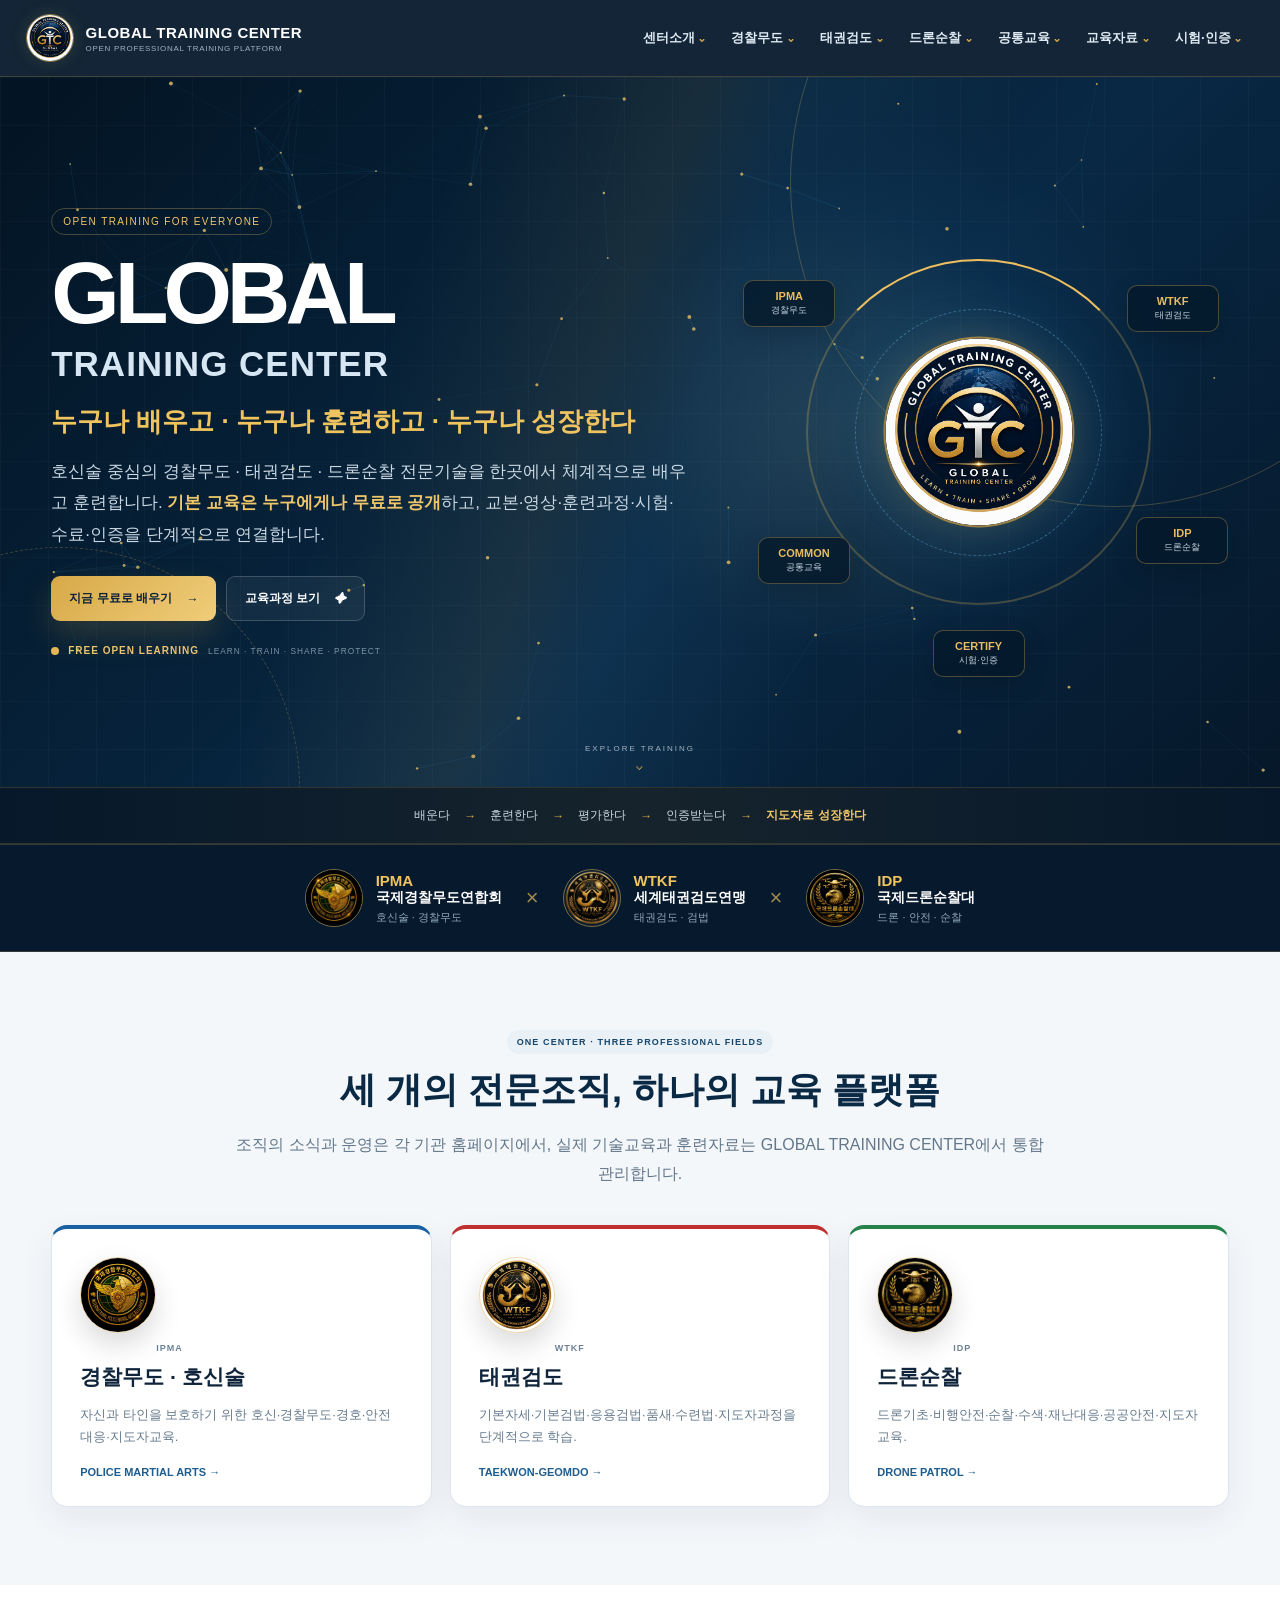
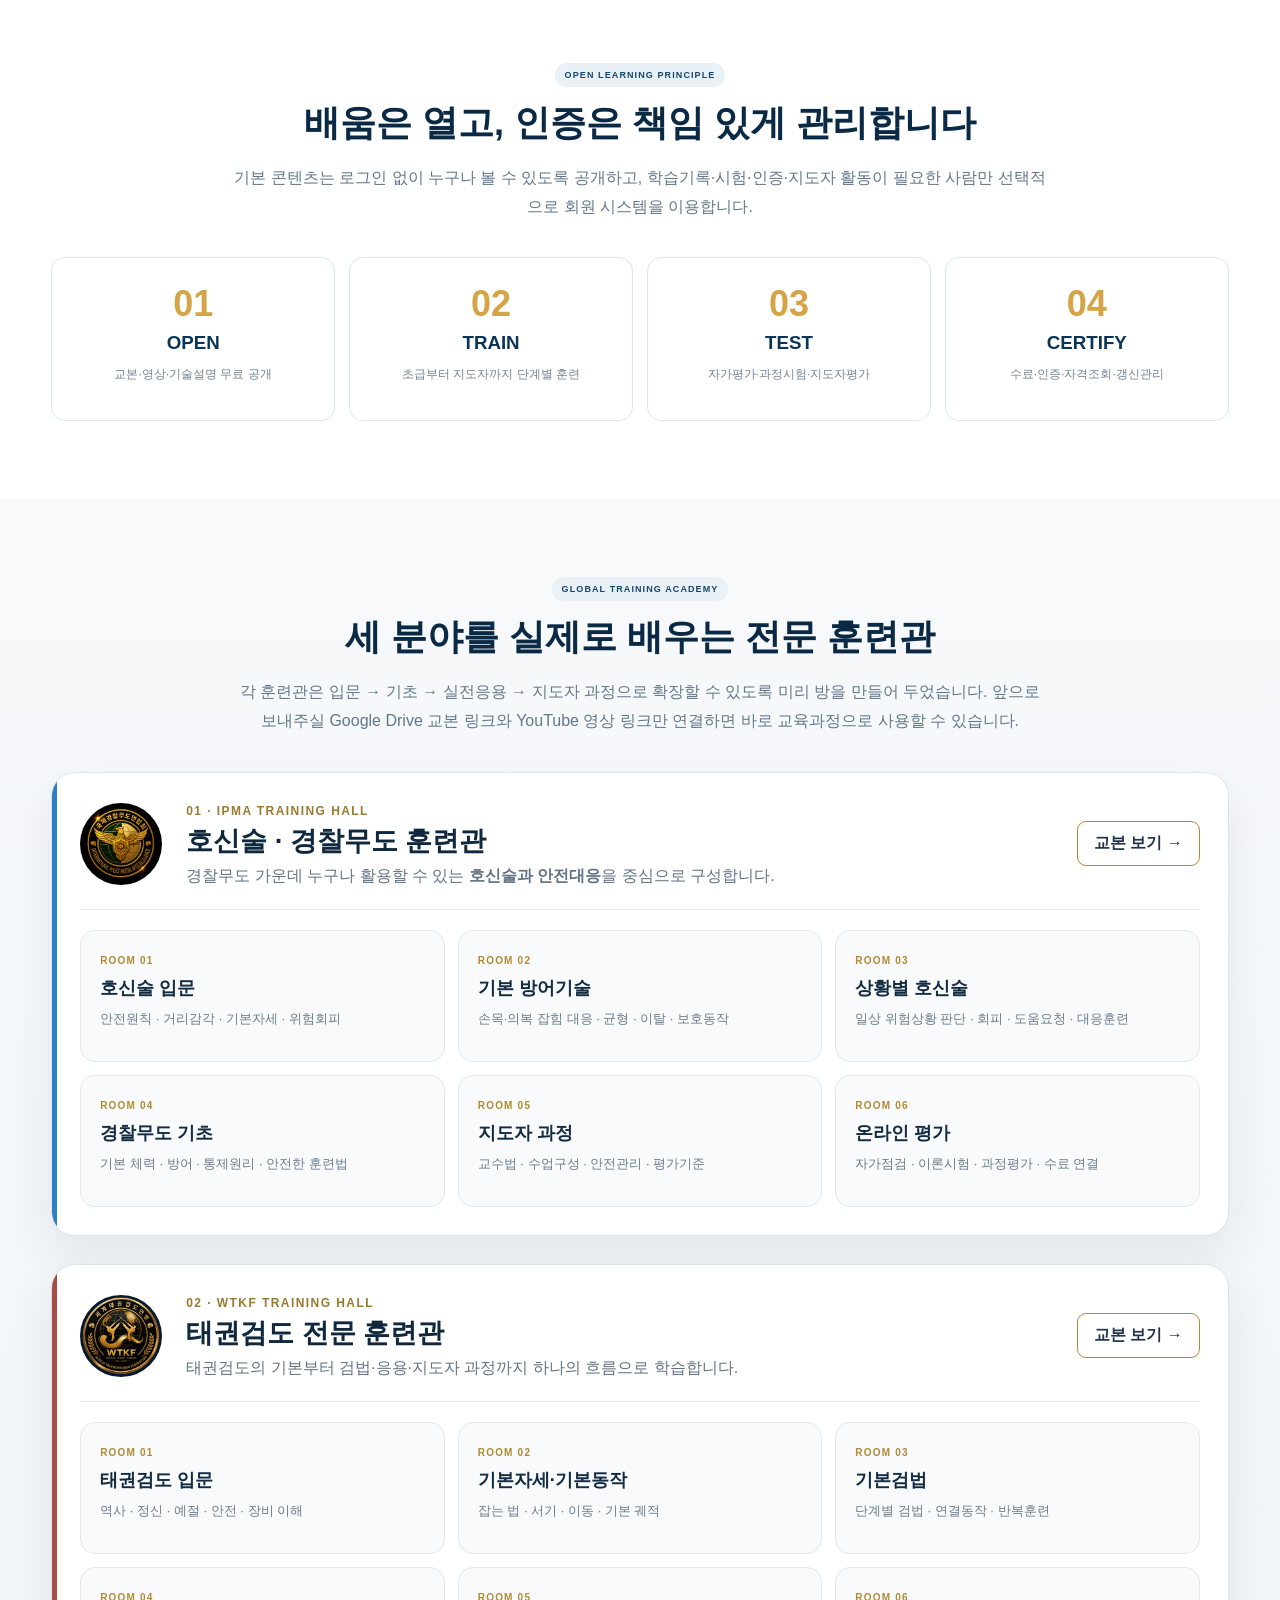
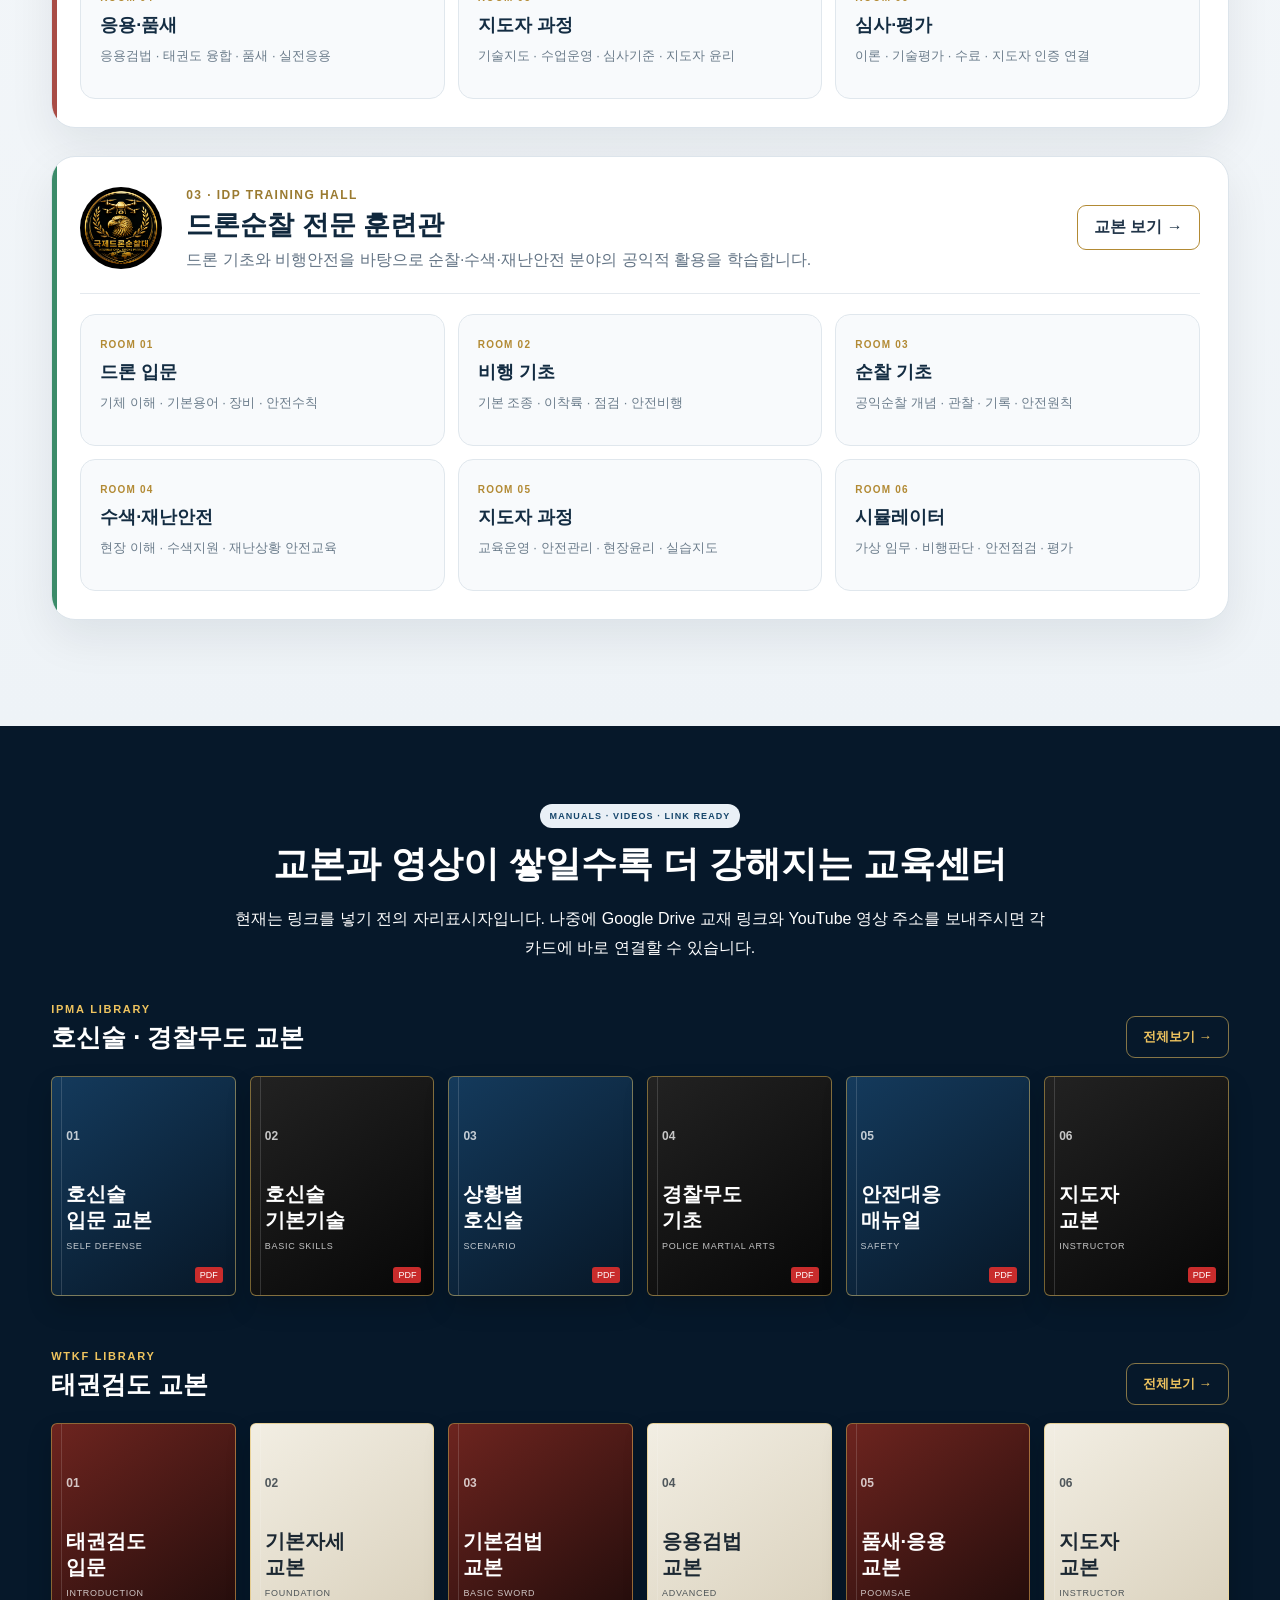
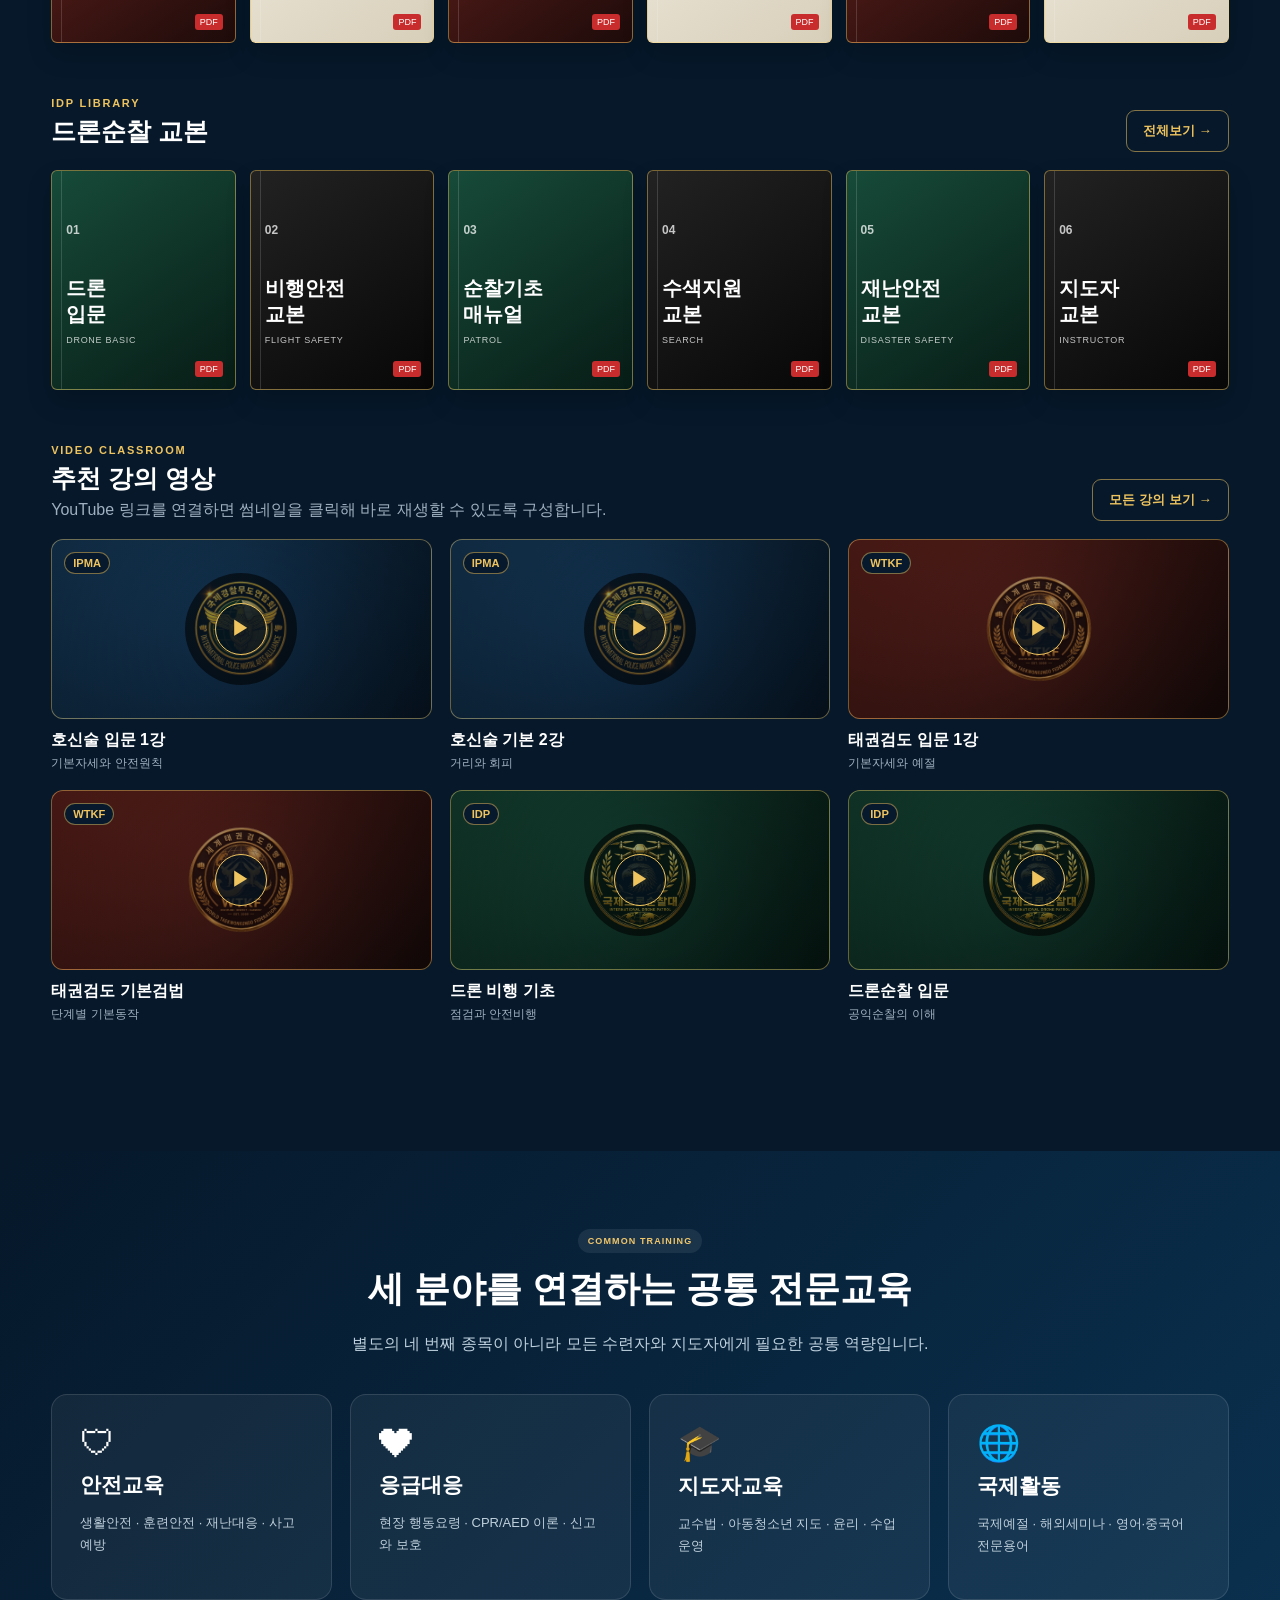
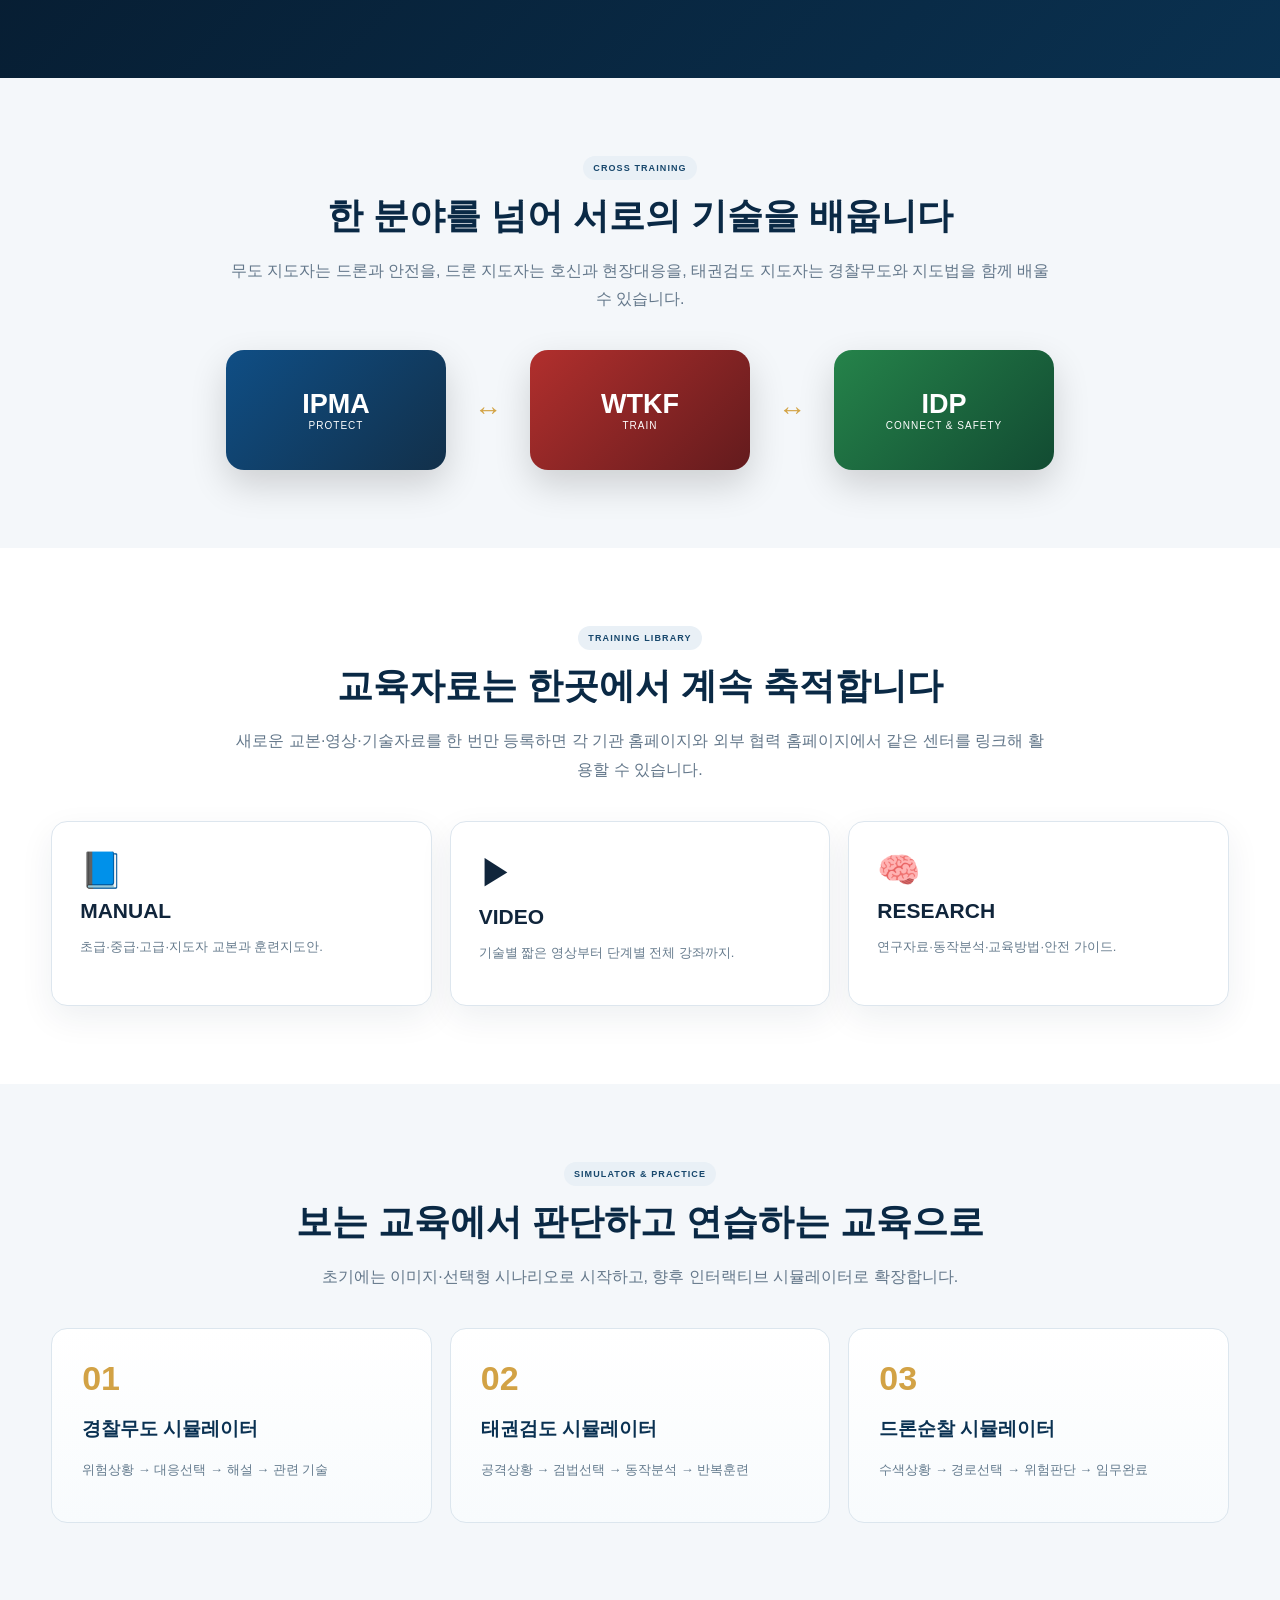
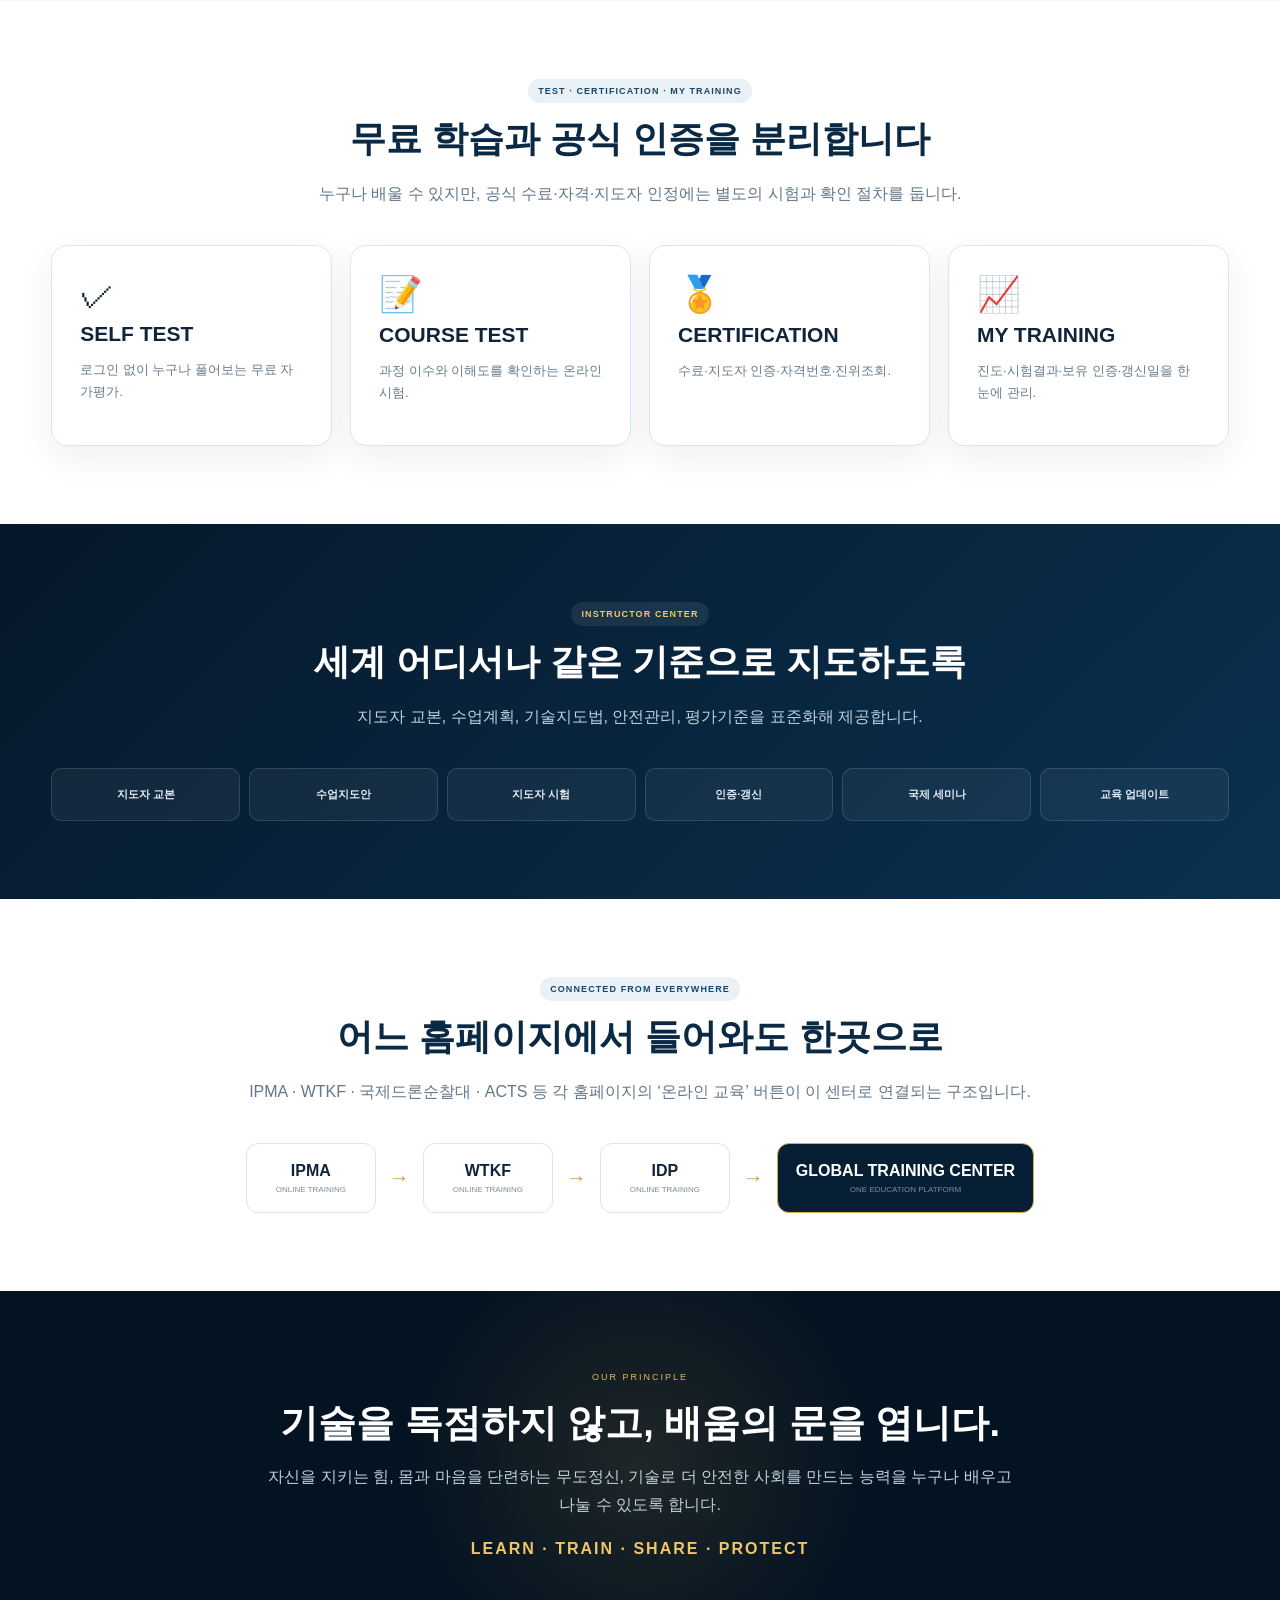
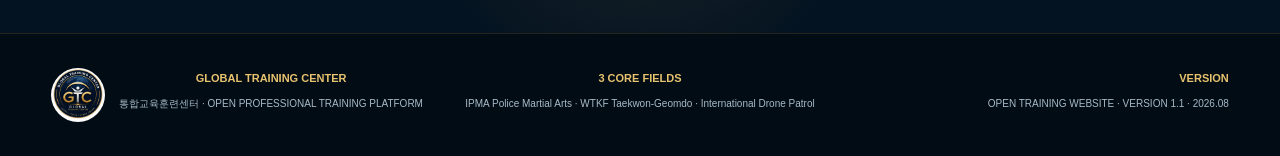
==== commit 3bb3d357: "Add files via upload" ====
--- a/index.html
+++ b/index.html
@@ -5,14 +5,14 @@
 <title>GLOBAL TRAINING CENTER | 통합교육훈련센터</title>
 <meta name="description" content="경찰무도·태권검도·드론순찰을 누구나 무료로 배우는 글로벌 통합교육훈련센터">
 <meta name="theme-color" content="#06182a">
-<link rel="stylesheet" href="styles.css?v=1.0">
+<link rel="stylesheet" href="styles.css?v=1.1">
 </head>
 <body>
 <header class="mega-header" id="siteHeader">
   <div class="nav-wrap">
     <a class="brand" href="#home" aria-label="GLOBAL TRAINING CENTER 홈">
-      <span class="brand-mark">GTC</span>
-      <span><b>GLOBAL TRAINING CENTER</b><small>IPMA × WTKF × INTERNATIONAL DRONE PATROL</small></span>
+      <img class="brand-logo-img" src="assets/gtc-logo-round.png" alt="GLOBAL TRAINING CENTER 로고">
+      <span><b>GLOBAL TRAINING CENTER</b><small>OPEN PROFESSIONAL TRAINING PLATFORM</small></span>
     </a>
     <button class="mobile-btn" type="button" aria-expanded="false" aria-controls="megaMenu" aria-label="전체 메뉴 열기">☰</button>
     <nav class="mega-menu" id="megaMenu" aria-label="주요 메뉴">
@@ -60,15 +60,16 @@
 <div class="orbit orbit-a" aria-hidden="true"></div><div class="orbit orbit-b" aria-hidden="true"></div>
 <div class="container hero-grid">
   <div class="hero-copy">
-    <span class="kicker">OPEN · FREE · GLOBAL TRAINING PLATFORM</span>
-    <h1><span>TRAIN</span><em>WITHOUT BORDERS</em></h1>
-    <p class="hero-lead">경찰무도 · 태권검도 · 드론순찰의 전문기술을 한곳에서 배우고 훈련합니다. <b>기본 교육은 누구에게나 무료로 공개</b>하고, 시험·수료·인증은 단계적으로 관리합니다.</p>
+    <span class="kicker">OPEN TRAINING FOR EVERYONE</span>
+    <h1 class="gtc-title"><span>GLOBAL</span><em>TRAINING CENTER</em></h1>
+    <p class="hero-slogan">누구나 배우고 · 누구나 훈련하고 · 누구나 성장한다</p>
+    <p class="hero-lead">호신술 중심의 경찰무도 · 태권검도 · 드론순찰 전문기술을 한곳에서 체계적으로 배우고 훈련합니다. <b>기본 교육은 누구에게나 무료로 공개</b>하고, 교본·영상·훈련과정·시험·수료·인증을 단계적으로 연결합니다.</p>
     <div class="hero-actions"><a class="btn primary" href="#ecosystem">지금 무료로 배우기 <i>→</i></a><a class="btn glass" href="#journey">교육과정 보기 <i>✦</i></a></div>
     <div class="pulse"><span></span><b>FREE OPEN LEARNING</b><small>LEARN · TRAIN · SHARE · PROTECT</small></div>
   </div>
   <div class="command" aria-label="3대 핵심 교육 네트워크">
     <div class="glow"></div><div class="rings"><i></i><i></i><i></i></div>
-    <div class="core-logo"><strong>GTC</strong><small>GLOBAL<br>TRAINING</small></div>
+    <div class="core-logo core-logo-image"><img src="assets/gtc-logo-round.png" alt="GLOBAL TRAINING CENTER"></div>
     <a class="node n1" href="#police"><b>IPMA</b><small>경찰무도</small></a>
     <a class="node n2" href="#taekwon"><b>WTKF</b><small>태권검도</small></a>
     <a class="node n3" href="#drone"><b>IDP</b><small>드론순찰</small></a>
@@ -80,11 +81,21 @@
 </section>
 <section class="journey-bar" id="journey"><div class="container"><span>배운다</span><i>→</i><span>훈련한다</span><i>→</i><span>평가한다</span><i>→</i><span>인증받는다</span><i>→</i><strong>지도자로 성장한다</strong></div></section>
 
+<section class="org-strip" aria-label="전문 교육 협력 조직">
+  <div class="container org-strip-inner">
+    <div class="org-mini"><img src="assets/ipma-logo.jpg" alt="국제경찰무도연합회"><div><b>IPMA</b><span>국제경찰무도연합회</span><small>호신술 · 경찰무도</small></div></div>
+    <span class="org-x">×</span>
+    <div class="org-mini"><img src="assets/wtkf-logo.png" alt="세계태권검도연맹"><div><b>WTKF</b><span>세계태권검도연맹</span><small>태권검도 · 검법</small></div></div>
+    <span class="org-x">×</span>
+    <div class="org-mini"><img src="assets/idp-logo.png" alt="국제드론순찰대"><div><b>IDP</b><span>국제드론순찰대</span><small>드론 · 안전 · 순찰</small></div></div>
+  </div>
+</section>
+
 <section class="section soft" id="vision"><div class="container"><div class="section-head"><span class="badge">ONE CENTER · THREE PROFESSIONAL FIELDS</span><h2>세 개의 전문조직, 하나의 교육 플랫폼</h2><p>조직의 소식과 운영은 각 기관 홈페이지에서, 실제 기술교육과 훈련자료는 GLOBAL TRAINING CENTER에서 통합 관리합니다.</p></div>
 <div class="cards cols-3" id="ecosystem">
-<a class="card blue" id="police" href="#police"><div class="icon">🥋</div><span class="status">IPMA</span><h3>경찰무도 · 호신술</h3><p>자신과 타인을 보호하기 위한 호신·경찰무도·경호·안전대응·지도자교육.</p><span class="arrow">POLICE MARTIAL ARTS →</span></a>
-<a class="card red" id="taekwon" href="#taekwon"><div class="icon">⚔</div><span class="status">WTKF</span><h3>태권검도</h3><p>기본자세·기본검법·응용검법·품새·수련법·지도자과정을 단계적으로 학습.</p><span class="arrow">TAEKWON-GEOMDO →</span></a>
-<a class="card green" id="drone" href="#drone"><div class="icon">🚁</div><span class="status">IDP</span><h3>드론순찰</h3><p>드론기초·비행안전·순찰·수색·재난대응·공공안전·지도자교육.</p><span class="arrow">DRONE PATROL →</span></a>
+<a class="card blue" id="police" href="#police"><img class="org-card-logo" src="assets/ipma-logo.jpg" alt="IPMA 로고"><span class="status">IPMA</span><h3>경찰무도 · 호신술</h3><p>자신과 타인을 보호하기 위한 호신·경찰무도·경호·안전대응·지도자교육.</p><span class="arrow">POLICE MARTIAL ARTS →</span></a>
+<a class="card red" id="taekwon" href="#taekwon"><img class="org-card-logo" src="assets/wtkf-logo.png" alt="WTKF 로고"><span class="status">WTKF</span><h3>태권검도</h3><p>기본자세·기본검법·응용검법·품새·수련법·지도자과정을 단계적으로 학습.</p><span class="arrow">TAEKWON-GEOMDO →</span></a>
+<a class="card green" id="drone" href="#drone"><img class="org-card-logo" src="assets/idp-logo.png" alt="IDP 로고"><span class="status">IDP</span><h3>드론순찰</h3><p>드론기초·비행안전·순찰·수색·재난대응·공공안전·지도자교육.</p><span class="arrow">DRONE PATROL →</span></a>
 </div></div></section>
 
 <section class="section" id="principles"><div class="container"><div class="section-head"><span class="badge">OPEN LEARNING PRINCIPLE</span><h2>배움은 열고, 인증은 책임 있게 관리합니다</h2><p>기본 콘텐츠는 로그인 없이 누구나 볼 수 있도록 공개하고, 학습기록·시험·인증·지도자 활동이 필요한 사람만 선택적으로 회원 시스템을 이용합니다.</p></div>
@@ -92,6 +103,123 @@
 <div class="flow-card"><b>01</b><h3>OPEN</h3><p>교본·영상·기술설명 무료 공개</p></div><div class="flow-card"><b>02</b><h3>TRAIN</h3><p>초급부터 지도자까지 단계별 훈련</p></div><div class="flow-card"><b>03</b><h3>TEST</h3><p>자가평가·과정시험·지도자평가</p></div><div class="flow-card"><b>04</b><h3>CERTIFY</h3><p>수료·인증·자격조회·갱신관리</p></div>
 </div></div></section>
 
+
+<section class="section training-campus" id="academy">
+<div class="container">
+  <div class="section-head">
+    <span class="badge">GLOBAL TRAINING ACADEMY</span>
+    <h2>세 분야를 실제로 배우는 전문 훈련관</h2>
+    <p>각 훈련관은 입문 → 기초 → 실전응용 → 지도자 과정으로 확장할 수 있도록 미리 방을 만들어 두었습니다. 앞으로 보내주실 Google Drive 교본 링크와 YouTube 영상 링크만 연결하면 바로 교육과정으로 사용할 수 있습니다.</p>
+  </div>
+
+  <article class="academy-hall hall-blue" id="selfdefense">
+    <div class="hall-head">
+      <img src="assets/ipma-logo.jpg" alt="IPMA">
+      <div><span>01 · IPMA TRAINING HALL</span><h3>호신술 · 경찰무도 훈련관</h3><p>경찰무도 가운데 누구나 활용할 수 있는 <b>호신술과 안전대응</b>을 중심으로 구성합니다.</p></div>
+      <a class="hall-btn" href="#ipma-manuals">교본 보기 →</a>
+    </div>
+    <div class="room-grid">
+      <div class="room"><b>ROOM 01</b><h4>호신술 입문</h4><p>안전원칙 · 거리감각 · 기본자세 · 위험회피</p></div>
+      <div class="room"><b>ROOM 02</b><h4>기본 방어기술</h4><p>손목·의복 잡힘 대응 · 균형 · 이탈 · 보호동작</p></div>
+      <div class="room"><b>ROOM 03</b><h4>상황별 호신술</h4><p>일상 위험상황 판단 · 회피 · 도움요청 · 대응훈련</p></div>
+      <div class="room"><b>ROOM 04</b><h4>경찰무도 기초</h4><p>기본 체력 · 방어 · 통제원리 · 안전한 훈련법</p></div>
+      <div class="room"><b>ROOM 05</b><h4>지도자 과정</h4><p>교수법 · 수업구성 · 안전관리 · 평가기준</p></div>
+      <div class="room"><b>ROOM 06</b><h4>온라인 평가</h4><p>자가점검 · 이론시험 · 과정평가 · 수료 연결</p></div>
+    </div>
+  </article>
+
+  <article class="academy-hall hall-red" id="taekwon-academy">
+    <div class="hall-head">
+      <img src="assets/wtkf-logo.png" alt="WTKF">
+      <div><span>02 · WTKF TRAINING HALL</span><h3>태권검도 전문 훈련관</h3><p>태권검도의 기본부터 검법·응용·지도자 과정까지 하나의 흐름으로 학습합니다.</p></div>
+      <a class="hall-btn" href="#wtkf-manuals">교본 보기 →</a>
+    </div>
+    <div class="room-grid">
+      <div class="room"><b>ROOM 01</b><h4>태권검도 입문</h4><p>역사 · 정신 · 예절 · 안전 · 장비 이해</p></div>
+      <div class="room"><b>ROOM 02</b><h4>기본자세·기본동작</h4><p>잡는 법 · 서기 · 이동 · 기본 궤적</p></div>
+      <div class="room"><b>ROOM 03</b><h4>기본검법</h4><p>단계별 검법 · 연결동작 · 반복훈련</p></div>
+      <div class="room"><b>ROOM 04</b><h4>응용·품새</h4><p>응용검법 · 태권도 융합 · 품새 · 실전응용</p></div>
+      <div class="room"><b>ROOM 05</b><h4>지도자 과정</h4><p>기술지도 · 수업운영 · 심사기준 · 지도자 윤리</p></div>
+      <div class="room"><b>ROOM 06</b><h4>심사·평가</h4><p>이론 · 기술평가 · 수료 · 지도자 인증 연결</p></div>
+    </div>
+  </article>
+
+  <article class="academy-hall hall-green" id="drone-academy">
+    <div class="hall-head">
+      <img src="assets/idp-logo.png" alt="IDP">
+      <div><span>03 · IDP TRAINING HALL</span><h3>드론순찰 전문 훈련관</h3><p>드론 기초와 비행안전을 바탕으로 순찰·수색·재난안전 분야의 공익적 활용을 학습합니다.</p></div>
+      <a class="hall-btn" href="#idp-manuals">교본 보기 →</a>
+    </div>
+    <div class="room-grid">
+      <div class="room"><b>ROOM 01</b><h4>드론 입문</h4><p>기체 이해 · 기본용어 · 장비 · 안전수칙</p></div>
+      <div class="room"><b>ROOM 02</b><h4>비행 기초</h4><p>기본 조종 · 이착륙 · 점검 · 안전비행</p></div>
+      <div class="room"><b>ROOM 03</b><h4>순찰 기초</h4><p>공익순찰 개념 · 관찰 · 기록 · 안전원칙</p></div>
+      <div class="room"><b>ROOM 04</b><h4>수색·재난안전</h4><p>현장 이해 · 수색지원 · 재난상황 안전교육</p></div>
+      <div class="room"><b>ROOM 05</b><h4>지도자 과정</h4><p>교육운영 · 안전관리 · 현장윤리 · 실습지도</p></div>
+      <div class="room"><b>ROOM 06</b><h4>시뮬레이터</h4><p>가상 임무 · 비행판단 · 안전점검 · 평가</p></div>
+    </div>
+  </article>
+</div>
+</section>
+
+<section class="section media-library" id="media-library">
+<div class="container">
+  <div class="section-head">
+    <span class="badge">MANUALS · VIDEOS · LINK READY</span>
+    <h2>교본과 영상이 쌓일수록 더 강해지는 교육센터</h2>
+    <p>현재는 링크를 넣기 전의 자리표시자입니다. 나중에 Google Drive 교재 링크와 YouTube 영상 주소를 보내주시면 각 카드에 바로 연결할 수 있습니다.</p>
+  </div>
+
+  <div class="library-block" id="ipma-manuals">
+    <div class="library-title"><div><span>IPMA LIBRARY</span><h3>호신술 · 경찰무도 교본</h3></div><button class="outline-btn placeholder-action">전체보기 →</button></div>
+    <div class="book-shelf">
+      <button class="book book-blue placeholder-action"><span>01</span><b>호신술<br>입문 교본</b><small>SELF DEFENSE</small><i>PDF</i></button>
+      <button class="book book-dark placeholder-action"><span>02</span><b>호신술<br>기본기술</b><small>BASIC SKILLS</small><i>PDF</i></button>
+      <button class="book book-blue placeholder-action"><span>03</span><b>상황별<br>호신술</b><small>SCENARIO</small><i>PDF</i></button>
+      <button class="book book-dark placeholder-action"><span>04</span><b>경찰무도<br>기초</b><small>POLICE MARTIAL ARTS</small><i>PDF</i></button>
+      <button class="book book-blue placeholder-action"><span>05</span><b>안전대응<br>매뉴얼</b><small>SAFETY</small><i>PDF</i></button>
+      <button class="book book-dark placeholder-action"><span>06</span><b>지도자<br>교본</b><small>INSTRUCTOR</small><i>PDF</i></button>
+    </div>
+  </div>
+
+  <div class="library-block" id="wtkf-manuals">
+    <div class="library-title"><div><span>WTKF LIBRARY</span><h3>태권검도 교본</h3></div><button class="outline-btn placeholder-action">전체보기 →</button></div>
+    <div class="book-shelf">
+      <button class="book book-red placeholder-action"><span>01</span><b>태권검도<br>입문</b><small>INTRODUCTION</small><i>PDF</i></button>
+      <button class="book book-ivory placeholder-action"><span>02</span><b>기본자세<br>교본</b><small>FOUNDATION</small><i>PDF</i></button>
+      <button class="book book-red placeholder-action"><span>03</span><b>기본검법<br>교본</b><small>BASIC SWORD</small><i>PDF</i></button>
+      <button class="book book-ivory placeholder-action"><span>04</span><b>응용검법<br>교본</b><small>ADVANCED</small><i>PDF</i></button>
+      <button class="book book-red placeholder-action"><span>05</span><b>품새·응용<br>교본</b><small>POOMSAE</small><i>PDF</i></button>
+      <button class="book book-ivory placeholder-action"><span>06</span><b>지도자<br>교본</b><small>INSTRUCTOR</small><i>PDF</i></button>
+    </div>
+  </div>
+
+  <div class="library-block" id="idp-manuals">
+    <div class="library-title"><div><span>IDP LIBRARY</span><h3>드론순찰 교본</h3></div><button class="outline-btn placeholder-action">전체보기 →</button></div>
+    <div class="book-shelf">
+      <button class="book book-green placeholder-action"><span>01</span><b>드론<br>입문</b><small>DRONE BASIC</small><i>PDF</i></button>
+      <button class="book book-dark placeholder-action"><span>02</span><b>비행안전<br>교본</b><small>FLIGHT SAFETY</small><i>PDF</i></button>
+      <button class="book book-green placeholder-action"><span>03</span><b>순찰기초<br>매뉴얼</b><small>PATROL</small><i>PDF</i></button>
+      <button class="book book-dark placeholder-action"><span>04</span><b>수색지원<br>교본</b><small>SEARCH</small><i>PDF</i></button>
+      <button class="book book-green placeholder-action"><span>05</span><b>재난안전<br>교본</b><small>DISASTER SAFETY</small><i>PDF</i></button>
+      <button class="book book-dark placeholder-action"><span>06</span><b>지도자<br>교본</b><small>INSTRUCTOR</small><i>PDF</i></button>
+    </div>
+  </div>
+
+  <div class="video-library" id="video">
+    <div class="library-title"><div><span>VIDEO CLASSROOM</span><h3>추천 강의 영상</h3><p>YouTube 링크를 연결하면 썸네일을 클릭해 바로 재생할 수 있도록 구성합니다.</p></div><button class="outline-btn placeholder-action">모든 강의 보기 →</button></div>
+    <div class="video-grid">
+      <button class="video-card placeholder-action"><div class="video-thumb blue-thumb"><img src="assets/ipma-logo.jpg" alt=""><span class="play">▶</span><small>IPMA</small></div><b>호신술 입문 1강</b><span>기본자세와 안전원칙</span></button>
+      <button class="video-card placeholder-action"><div class="video-thumb blue-thumb"><img src="assets/ipma-logo.jpg" alt=""><span class="play">▶</span><small>IPMA</small></div><b>호신술 기본 2강</b><span>거리와 회피</span></button>
+      <button class="video-card placeholder-action"><div class="video-thumb red-thumb"><img src="assets/wtkf-logo.png" alt=""><span class="play">▶</span><small>WTKF</small></div><b>태권검도 입문 1강</b><span>기본자세와 예절</span></button>
+      <button class="video-card placeholder-action"><div class="video-thumb red-thumb"><img src="assets/wtkf-logo.png" alt=""><span class="play">▶</span><small>WTKF</small></div><b>태권검도 기본검법</b><span>단계별 기본동작</span></button>
+      <button class="video-card placeholder-action"><div class="video-thumb green-thumb"><img src="assets/idp-logo.png" alt=""><span class="play">▶</span><small>IDP</small></div><b>드론 비행 기초</b><span>점검과 안전비행</span></button>
+      <button class="video-card placeholder-action"><div class="video-thumb green-thumb"><img src="assets/idp-logo.png" alt=""><span class="play">▶</span><small>IDP</small></div><b>드론순찰 입문</b><span>공익순찰의 이해</span></button>
+    </div>
+  </div>
+</div>
+</section>
+
 <section class="section dark-section" id="common"><div class="container"><div class="section-head light"><span class="badge">COMMON TRAINING</span><h2>세 분야를 연결하는 공통 전문교육</h2><p>별도의 네 번째 종목이 아니라 모든 수련자와 지도자에게 필요한 공통 역량입니다.</p></div>
 <div class="cards cols-4"><div class="glass-card"><div class="icon">🛡</div><h3>안전교육</h3><p>생활안전 · 훈련안전 · 재난대응 · 사고예방</p></div><div class="glass-card"><div class="icon">❤</div><h3>응급대응</h3><p>현장 행동요령 · CPR/AED 이론 · 신고와 보호</p></div><div class="glass-card"><div class="icon">🎓</div><h3>지도자교육</h3><p>교수법 · 아동청소년 지도 · 윤리 · 수업운영</p></div><div class="glass-card"><div class="icon">🌐</div><h3>국제활동</h3><p>국제예절 · 해외세미나 · 영어·중국어 전문용어</p></div></div>
 </div></section>
@@ -120,7 +248,7 @@
 
 <section class="manifesto" id="free"><div class="container"><span>OUR PRINCIPLE</span><h2>기술을 독점하지 않고, 배움의 문을 엽니다.</h2><p>자신을 지키는 힘, 몸과 마음을 단련하는 무도정신, 기술로 더 안전한 사회를 만드는 능력을 누구나 배우고 나눌 수 있도록 합니다.</p><strong>LEARN · TRAIN · SHARE · PROTECT</strong></div></section>
 </main>
-<footer><div class="footer-grid"><div><b>GLOBAL TRAINING CENTER</b><p>통합교육훈련센터 · OPEN PROFESSIONAL TRAINING PLATFORM</p></div><div><b>3 CORE FIELDS</b><p>IPMA Police Martial Arts · WTKF Taekwon-Geomdo · International Drone Patrol</p></div><div><b>VERSION</b><p>CONCEPT WEBSITE · VERSION 1.0 · 2026.08</p></div></div></footer>
+<footer><div class="footer-grid"><div class="footer-brand"><img src="assets/gtc-logo-round.png" alt="GTC"><div><b>GLOBAL TRAINING CENTER</b><p>통합교육훈련센터 · OPEN PROFESSIONAL TRAINING PLATFORM</p></div></div><div><b>3 CORE FIELDS</b><p>IPMA Police Martial Arts · WTKF Taekwon-Geomdo · International Drone Patrol</p></div><div><b>VERSION</b><p>OPEN TRAINING WEBSITE · VERSION 1.1 · 2026.08</p></div></div></footer>
 <script>
 (()=>{
  const triggers=[...document.querySelectorAll('.mega-trigger')], items=[...document.querySelectorAll('.mega-item')], mobile=document.querySelector('.mobile-btn'), menu=document.getElementById('megaMenu');
@@ -132,6 +260,7 @@
  const rnd=(a,b)=>a+Math.random()*(b-a); function resize(){dpr=Math.min(devicePixelRatio||1,2);w=Math.max(1,c.clientWidth);h=Math.max(1,c.clientHeight);c.width=Math.round(w*dpr);c.height=Math.round(h*dpr);ctx.setTransform(dpr,0,0,dpr,0,0);const count=Math.max(38,Math.min(78,Math.floor(w/18)));pts=Array.from({length:count},()=>({x:rnd(0,w),y:rnd(0,h),vx:rnd(-.32,.32),vy:rnd(-.22,.22),r:rnd(.8,2),p:rnd(0,6.28)}));}
  function draw(){ctx.clearRect(0,0,w,h);for(const p of pts){p.x+=p.vx;p.y+=p.vy;p.p+=.035;if(p.x<0||p.x>w)p.vx*=-1;if(p.y<0||p.y>h)p.vy*=-1;ctx.beginPath();ctx.arc(p.x,p.y,p.r,0,6.28);ctx.fillStyle='rgba(235,190,92,.8)';ctx.fill()}for(let i=0;i<pts.length;i++)for(let j=i+1;j<pts.length;j++){const a=pts[i],b=pts[j],d=Math.hypot(a.x-b.x,a.y-b.y);if(d<145){ctx.beginPath();ctx.moveTo(a.x,a.y);ctx.lineTo(b.x,b.y);ctx.strokeStyle=`rgba(73,162,224,${.24*(1-d/145)})`;ctx.lineWidth=.7;ctx.stroke()}}requestAnimationFrame(draw)}
  addEventListener('resize',resize,{passive:true});resize();draw();
+ document.querySelectorAll('.placeholder-action').forEach(el=>el.addEventListener('click',e=>{e.preventDefault();alert('링크 연결 준비 공간입니다. Google Drive 교본 또는 YouTube 영상 링크를 보내주시면 이 자리에 연결됩니다.');}));
  const hero=document.getElementById('trainingHero'), command=hero.querySelector('.command');hero.addEventListener('pointermove',e=>{const r=hero.getBoundingClientRect(),x=(e.clientX-r.left)/r.width-.5,y=(e.clientY-r.top)/r.height-.5;command.style.setProperty('--px',`${x*12}px`);command.style.setProperty('--py',`${y*9}px`)},{passive:true});
 })();
 </script>
--- a/styles.css
+++ b/styles.css
@@ -2,3 +2,94 @@
 @media(max-width:1050px){.mega-menu{display:none;position:absolute;top:76px;left:0;right:0;flex-direction:column;background:#06182a;padding:8px 4vw 20px;max-height:80vh;overflow:auto}.mega-menu.mobile-open{display:flex}.mega-item{display:block}.mega-trigger{height:auto;width:100%;padding:14px 8px;text-align:left}.mega-panel,.mega-item:hover .mega-panel{position:static;transform:none;width:100%;display:none;border-radius:10px;margin-bottom:8px;grid-template-columns:repeat(3,1fr)}.mega-item.open .mega-panel{display:grid}.mobile-btn{display:block}.brand{min-width:0}.brand small{display:none}}
 @media(max-width:900px){.hero-grid{grid-template-columns:1fr;padding-top:56px;padding-bottom:75px;text-align:center}.hero-lead{margin-left:auto;margin-right:auto}.hero-actions,.pulse{justify-content:center}.command{width:min(430px,88vw)}.hero-copy h1 span{font-size:72px}.cols-4,.flow-grid{grid-template-columns:repeat(2,1fr)}.quick-six{grid-template-columns:repeat(3,1fr)}.footer-grid{grid-template-columns:1fr;text-align:center}.footer-grid div:nth-child(3){text-align:center}}
 @media(max-width:620px){.brand b{font-size:12px}.nav-wrap{height:66px}.mega-menu{top:66px}.mega-panel,.mega-item:hover .mega-panel{grid-template-columns:1fr}.hero{min-height:auto}.hero-grid{min-height:auto}.hero-copy h1 span{font-size:58px;letter-spacing:-3px}.hero-copy h1 em{font-size:24px}.hero-lead{font-size:14px}.command{width:92vw}.node{min-width:68px;padding:6px 8px}.node b{font-size:8px}.node small{font-size:8px}.section{padding:58px 0}.section-head h2,.manifesto h2{font-size:28px}.cols-3,.cols-4,.flow-grid,.sim-grid{grid-template-columns:1fr}.quick-six{grid-template-columns:repeat(2,1fr)}.cross-map{gap:12px}.cross-map>i{transform:rotate(90deg)}.journey-bar .container{gap:8px;padding:15px 0}.pulse small,.scroll{display:none}}
+
+
+/* ===== v1.1 BRAND & TRAINING CAMPUS UPGRADE ===== */
+.brand-logo-img{width:48px;height:48px;object-fit:cover;border-radius:50%;border:1px solid rgba(235,190,92,.55);box-shadow:0 0 18px rgba(235,190,92,.12)}
+.gtc-title span{display:block;font-size:clamp(58px,7vw,112px);line-height:.86;letter-spacing:-.055em}
+.gtc-title em{display:block;margin-top:14px;font-style:normal;font-size:clamp(30px,4vw,58px);letter-spacing:.02em;color:#eef5fb}
+.hero-slogan{font-size:clamp(18px,2vw,28px);font-weight:800;color:#efc45f;margin:20px 0 8px}
+.core-logo-image{overflow:hidden;padding:0!important;background:#07192c!important}
+.core-logo-image img{width:100%;height:100%;object-fit:cover;border-radius:50%}
+
+.org-strip{background:#071a2d;border-top:1px solid rgba(235,190,92,.2);border-bottom:1px solid rgba(235,190,92,.2)}
+.org-strip-inner{display:flex;align-items:center;justify-content:center;gap:24px;padding:24px 20px}
+.org-mini{display:flex;align-items:center;gap:13px;min-width:0}
+.org-mini img{width:58px;height:58px;object-fit:cover;border-radius:50%;border:1px solid rgba(235,190,92,.5)}
+.org-mini b{display:block;color:#efc45f;font-size:15px}
+.org-mini span{display:block;color:#fff;font-weight:800;font-size:14px}
+.org-mini small{color:#8fa6ba;font-size:11px}
+.org-x{color:#efc45f;font-size:22px;opacity:.65}
+.org-card-logo{width:76px;height:76px;object-fit:cover;border-radius:50%;border:1px solid rgba(215,172,75,.45);box-shadow:0 12px 28px rgba(0,0,0,.15);margin-bottom:18px}
+
+.training-campus{background:linear-gradient(180deg,#f7f9fb 0%,#eef3f7 100%)}
+.academy-hall{border-radius:24px;margin:28px 0;padding:28px;border:1px solid #dce4eb;box-shadow:0 18px 45px rgba(6,24,42,.08);background:#fff;overflow:hidden;position:relative}
+.academy-hall:before{content:"";position:absolute;left:0;top:0;bottom:0;width:5px}
+.hall-blue:before{background:#2c7ec5}.hall-red:before{background:#a84c45}.hall-green:before{background:#3b8b69}
+.hall-head{display:grid;grid-template-columns:86px 1fr auto;gap:20px;align-items:center;padding-bottom:22px;border-bottom:1px solid #e4e9ee}
+.hall-head img{width:82px;height:82px;border-radius:50%;object-fit:cover;background:#07192c}
+.hall-head span{font-size:12px;font-weight:900;letter-spacing:.12em;color:#9a7a30}
+.hall-head h3{font-size:27px;margin:4px 0 7px;color:#10283d}
+.hall-head p{margin:0;color:#627384}
+.hall-btn,.outline-btn{border:1px solid #b28a34;background:transparent;color:#203448;padding:11px 16px;border-radius:9px;font-weight:800;text-decoration:none;cursor:pointer}
+.room-grid{display:grid;grid-template-columns:repeat(3,1fr);gap:13px;margin-top:20px}
+.room{padding:19px;border-radius:15px;background:#f8fafc;border:1px solid #e0e7ed;min-height:132px;transition:.2s}
+.room:hover{transform:translateY(-3px);box-shadow:0 10px 24px rgba(6,24,42,.08)}
+.room b{font-size:10px;letter-spacing:.12em;color:#b28a34}
+.room h4{margin:8px 0;font-size:18px;color:#132c42}
+.room p{margin:0;color:#6b7c8b;font-size:13px;line-height:1.65}
+
+.media-library{background:#06182a;color:#fff}
+.media-library .section-head h2,.media-library .section-head p{color:#fff}
+.library-block,.video-library{margin:34px 0 50px}
+.library-title{display:flex;align-items:end;justify-content:space-between;gap:20px;margin-bottom:18px}
+.library-title span{font-size:11px;letter-spacing:.16em;color:#efc45f;font-weight:900}
+.library-title h3{font-size:25px;margin:4px 0;color:#fff}
+.library-title p{color:#9fb0c0;margin:5px 0 0}
+.media-library .outline-btn{color:#efc45f;border-color:rgba(239,196,95,.55)}
+.book-shelf{display:grid;grid-template-columns:repeat(6,1fr);gap:14px}
+.book{position:relative;min-height:220px;border-radius:6px;border:1px solid rgba(239,196,95,.48);padding:24px 14px 16px;text-align:left;cursor:pointer;overflow:hidden;box-shadow:0 12px 25px rgba(0,0,0,.18);transition:.2s}
+.book:hover{transform:translateY(-6px)}
+.book:after{content:"";position:absolute;left:9px;top:0;bottom:0;width:1px;background:rgba(255,255,255,.15)}
+.book span{font-size:12px;font-weight:900;opacity:.75}
+.book b{display:block;font-size:20px;line-height:1.3;margin-top:38px}
+.book small{display:block;margin-top:8px;font-size:9px;letter-spacing:.08em;opacity:.75}
+.book i{position:absolute;bottom:12px;right:12px;background:#c92c2c;color:#fff;font-style:normal;font-size:9px;padding:3px 5px;border-radius:3px}
+.book-blue{background:linear-gradient(145deg,#143a5c,#071727);color:#fff}
+.book-dark{background:linear-gradient(145deg,#222,#070707);color:#fff}
+.book-red{background:linear-gradient(145deg,#6d241f,#1d0b0a);color:#fff}
+.book-green{background:linear-gradient(145deg,#174b39,#071c16);color:#fff}
+.book-ivory{background:linear-gradient(145deg,#f2eee3,#d8cfba);color:#1c2832}
+
+.video-grid{display:grid;grid-template-columns:repeat(3,1fr);gap:18px}
+.video-card{background:transparent;border:0;padding:0;text-align:left;color:#fff;cursor:pointer}
+.video-thumb{height:180px;border:1px solid rgba(239,196,95,.42);border-radius:12px;position:relative;overflow:hidden;display:flex;align-items:center;justify-content:center}
+.video-thumb:after{content:"";position:absolute;inset:0;background:radial-gradient(circle at center,transparent 0%,rgba(0,0,0,.35) 100%)}
+.video-thumb img{width:112px;height:112px;object-fit:cover;border-radius:50%;opacity:.58}
+.blue-thumb{background:linear-gradient(135deg,#173f62,#071727)}
+.red-thumb{background:linear-gradient(135deg,#67241e,#180b0a)}
+.green-thumb{background:linear-gradient(135deg,#174a38,#061914)}
+.play{position:absolute;z-index:2;width:52px;height:52px;border-radius:50%;display:grid;place-items:center;background:rgba(5,18,31,.78);border:1px solid #efc45f;color:#efc45f;font-size:20px}
+.video-thumb small{position:absolute;z-index:2;left:12px;top:12px;background:#07192c;border:1px solid rgba(239,196,95,.5);padding:4px 8px;border-radius:20px;color:#efc45f;font-weight:900}
+.video-card>b{display:block;margin:11px 0 4px;font-size:16px}
+.video-card>span{font-size:12px;color:#9fb0c0}
+.footer-brand{display:flex;gap:14px;align-items:center}
+.footer-brand img{width:54px;height:54px;border-radius:50%;object-fit:cover}
+
+@media(max-width:900px){
+ .org-strip-inner{flex-wrap:wrap}.org-x{display:none}
+ .hall-head{grid-template-columns:70px 1fr}.hall-head img{width:66px;height:66px}.hall-btn{grid-column:1/-1;width:max-content}
+ .room-grid{grid-template-columns:repeat(2,1fr)}
+ .book-shelf{grid-template-columns:repeat(3,1fr)}
+ .video-grid{grid-template-columns:repeat(2,1fr)}
+}
+@media(max-width:620px){
+ .brand-logo-img{width:42px;height:42px}
+ .gtc-title span{font-size:50px}.gtc-title em{font-size:27px}
+ .org-mini{width:100%}
+ .room-grid{grid-template-columns:1fr}
+ .book-shelf{grid-template-columns:repeat(2,1fr)}
+ .book{min-height:190px}
+ .video-grid{grid-template-columns:1fr}
+ .library-title{align-items:flex-start;flex-direction:column}
+}
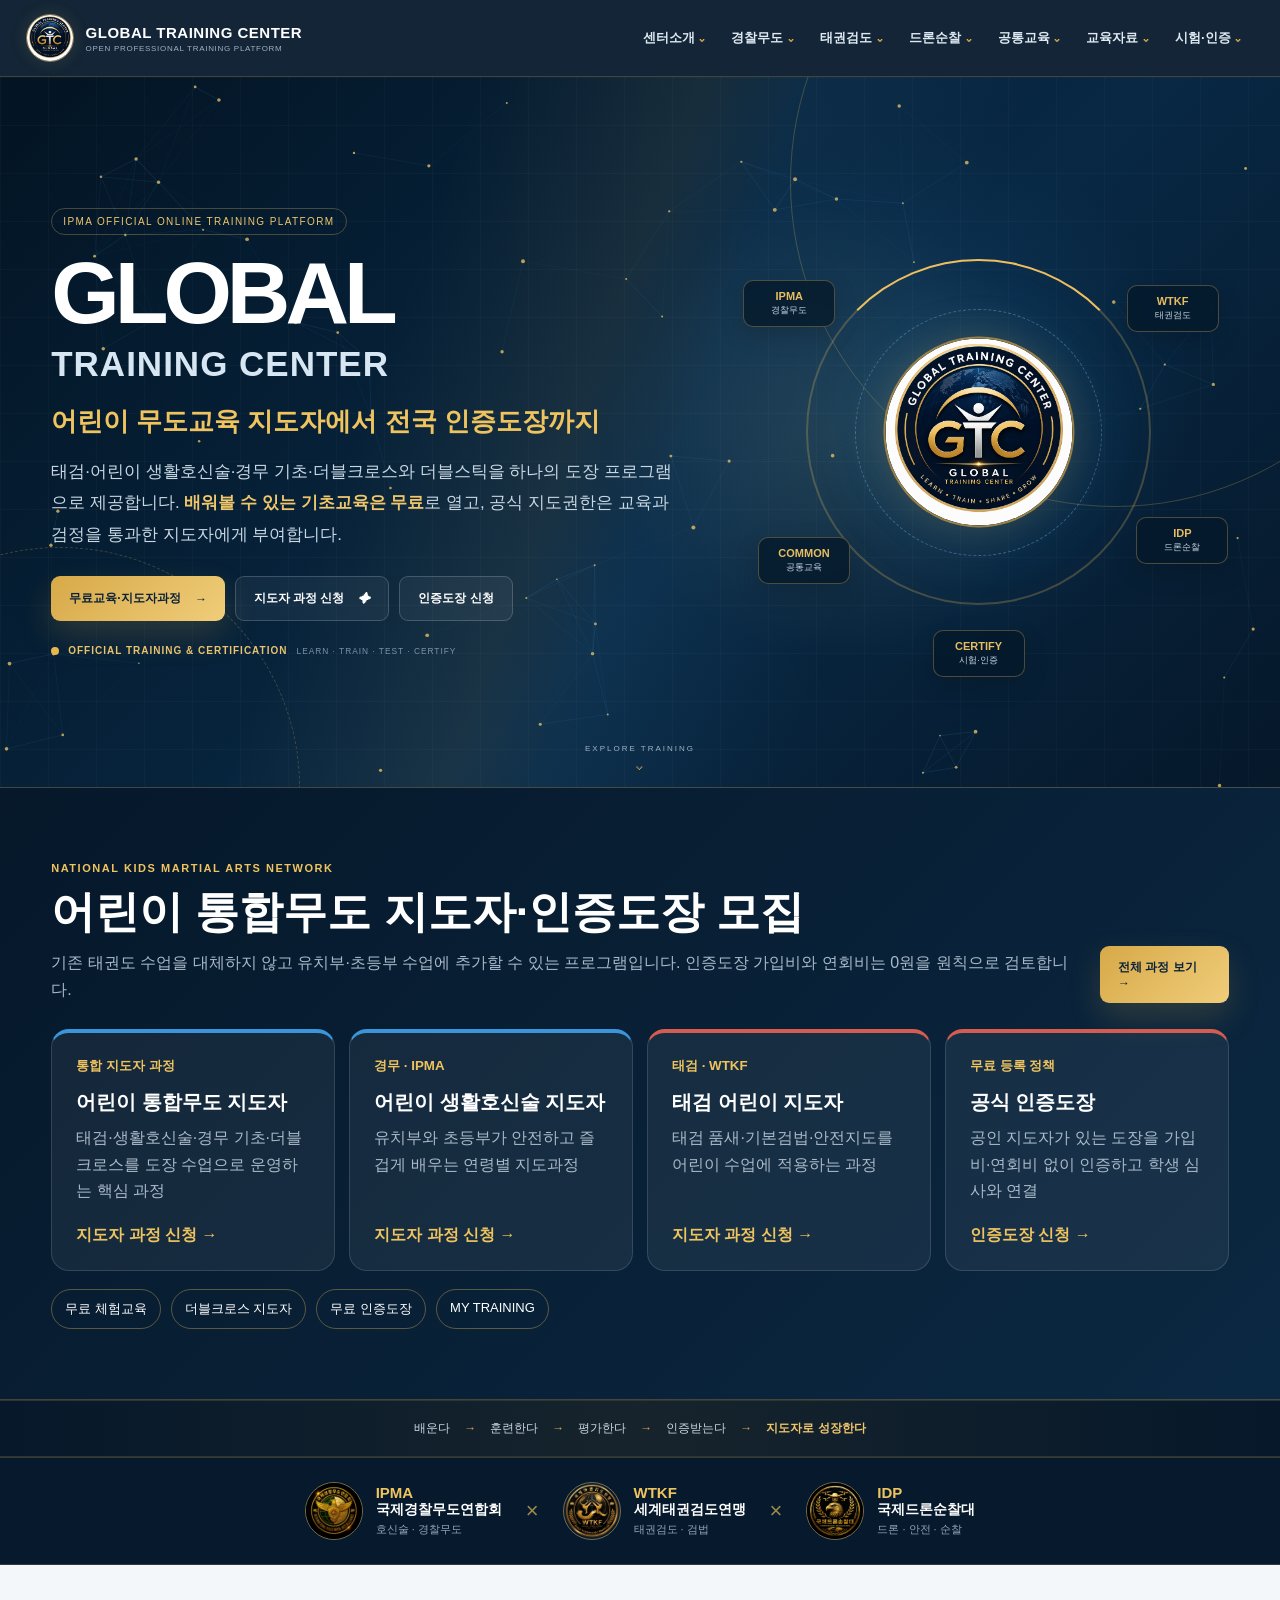
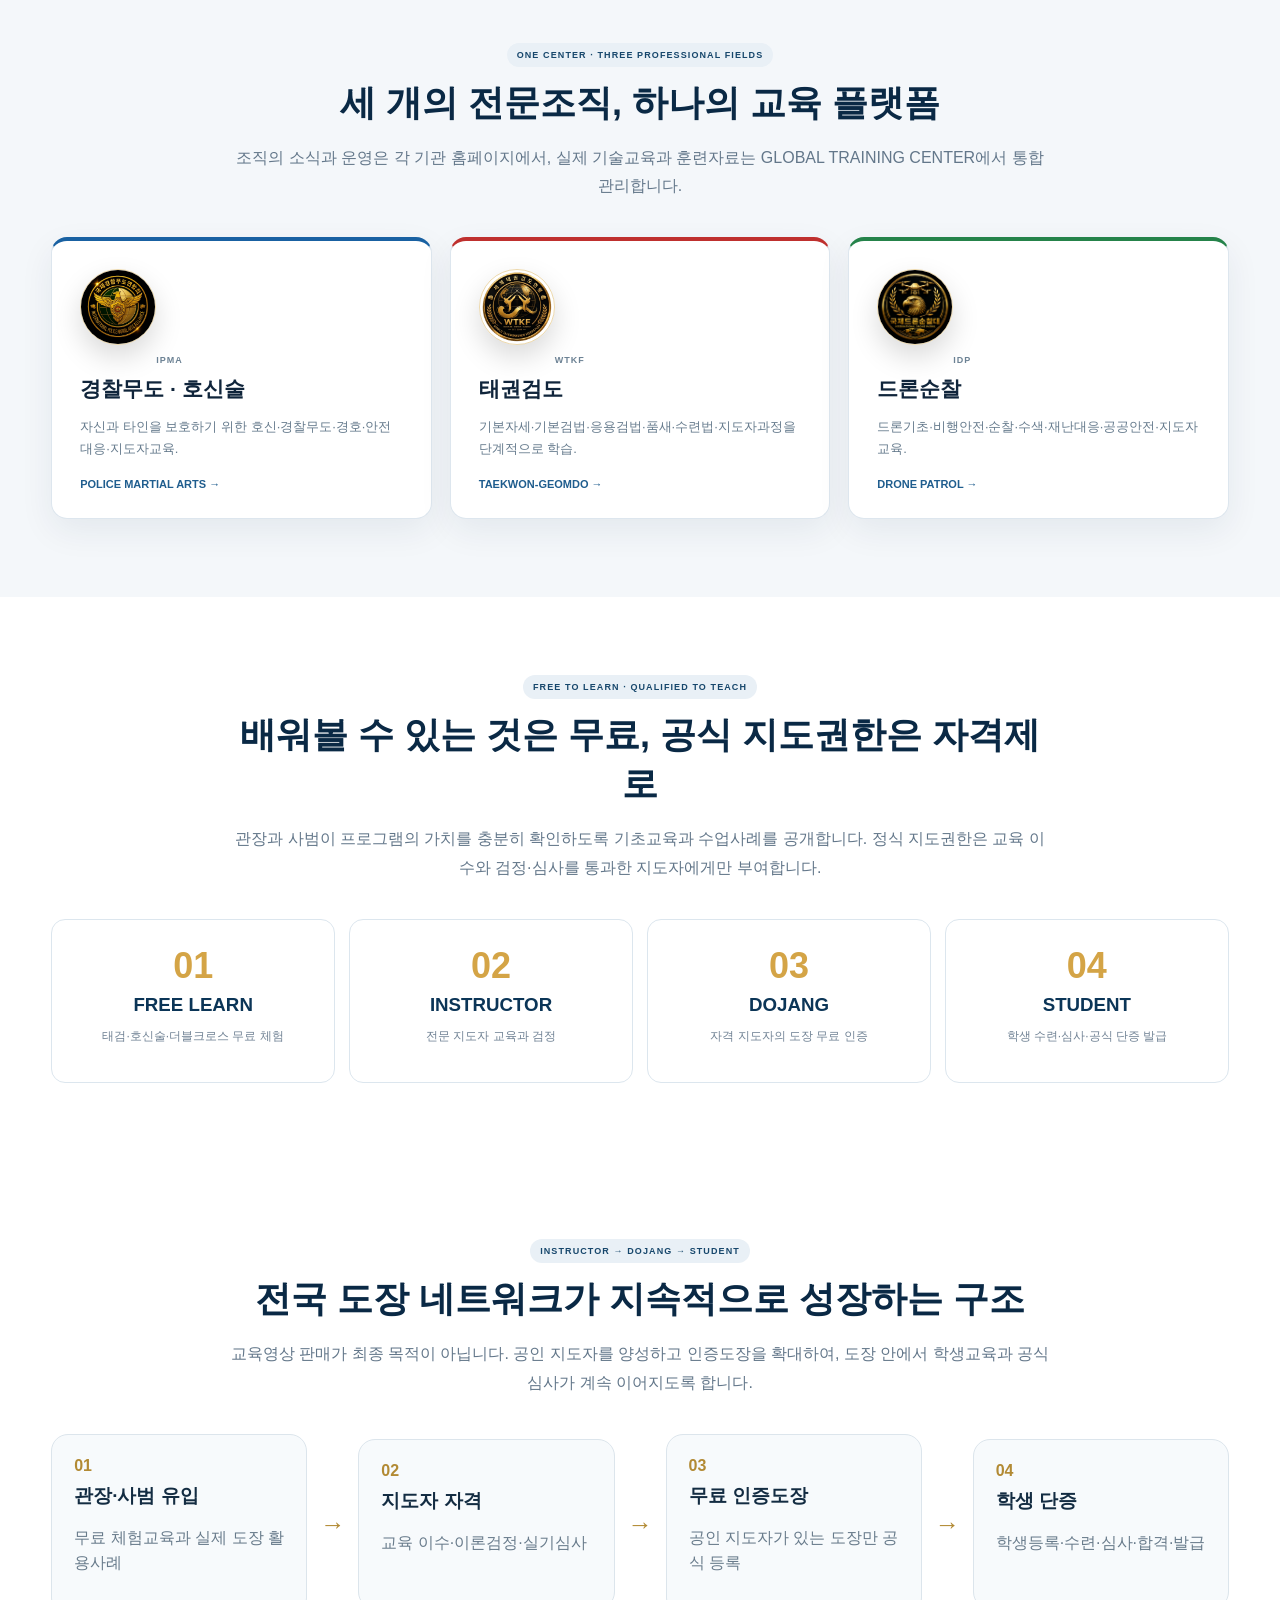
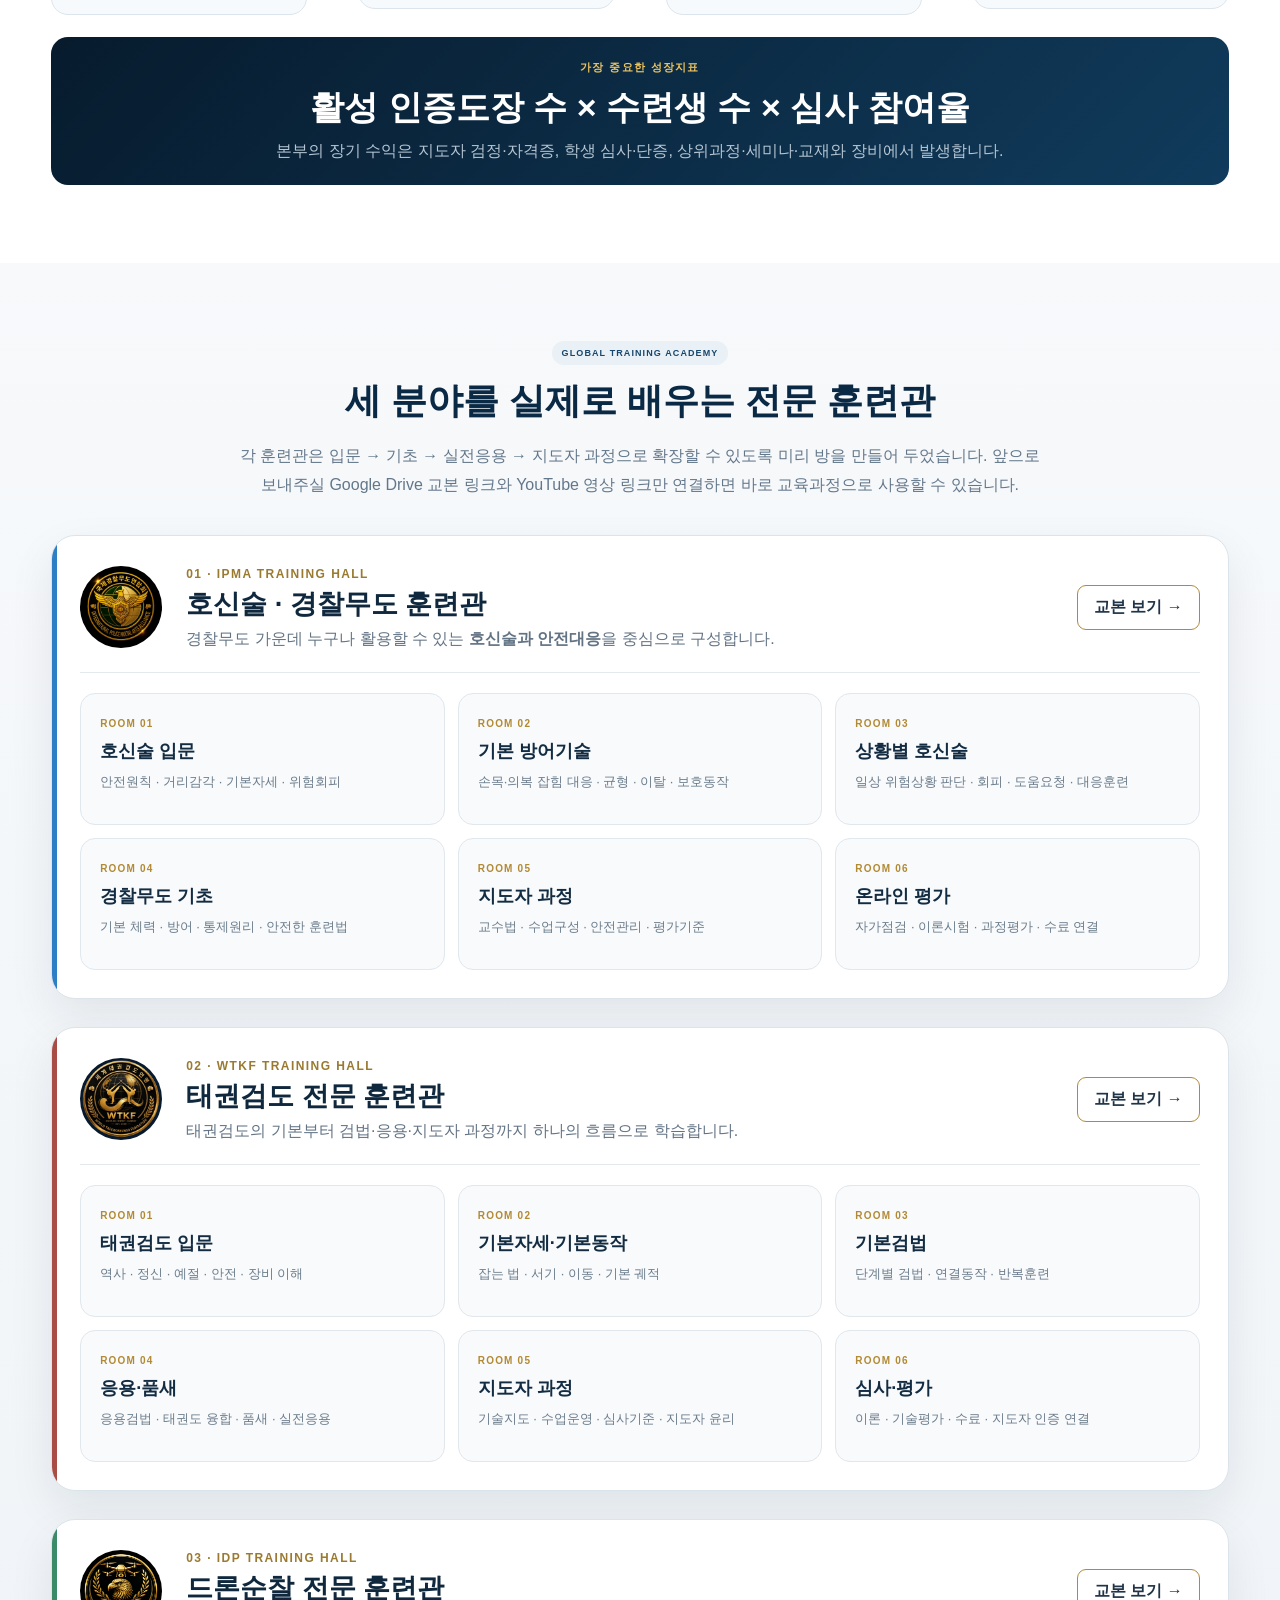
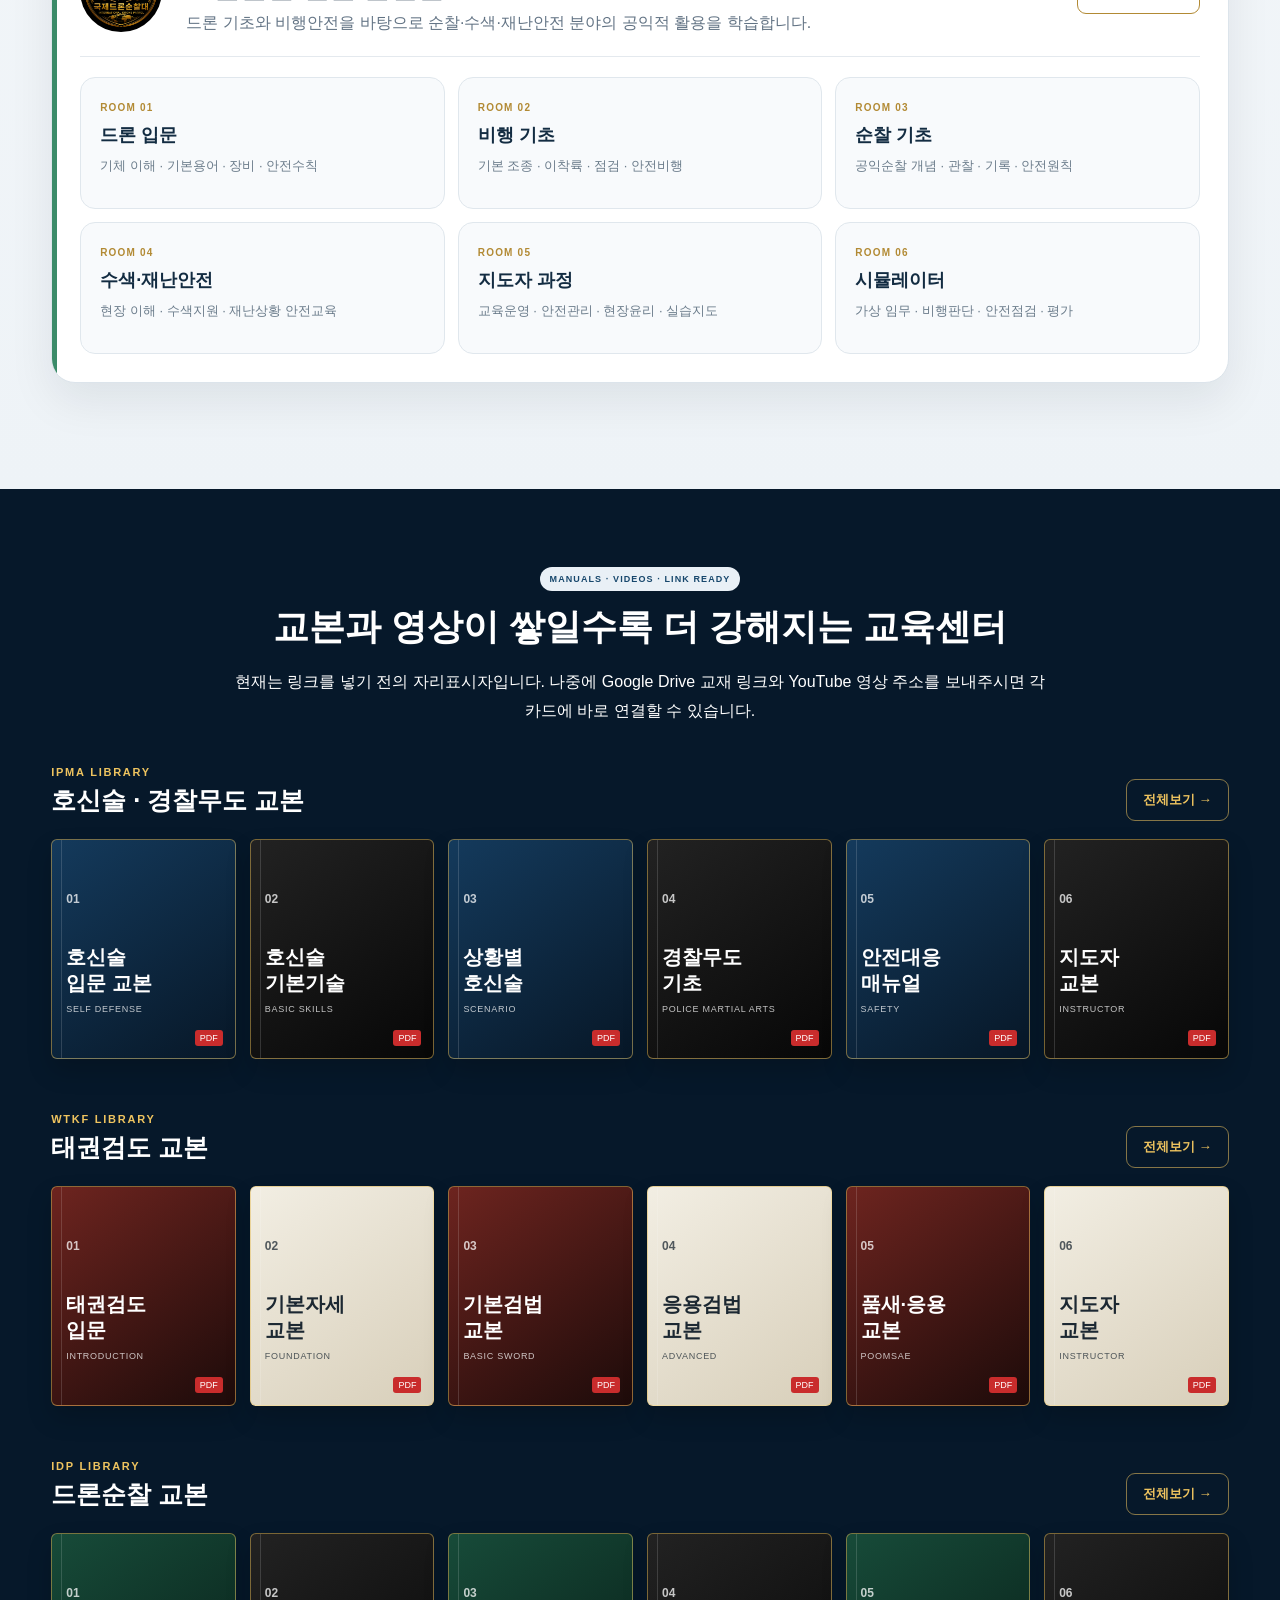
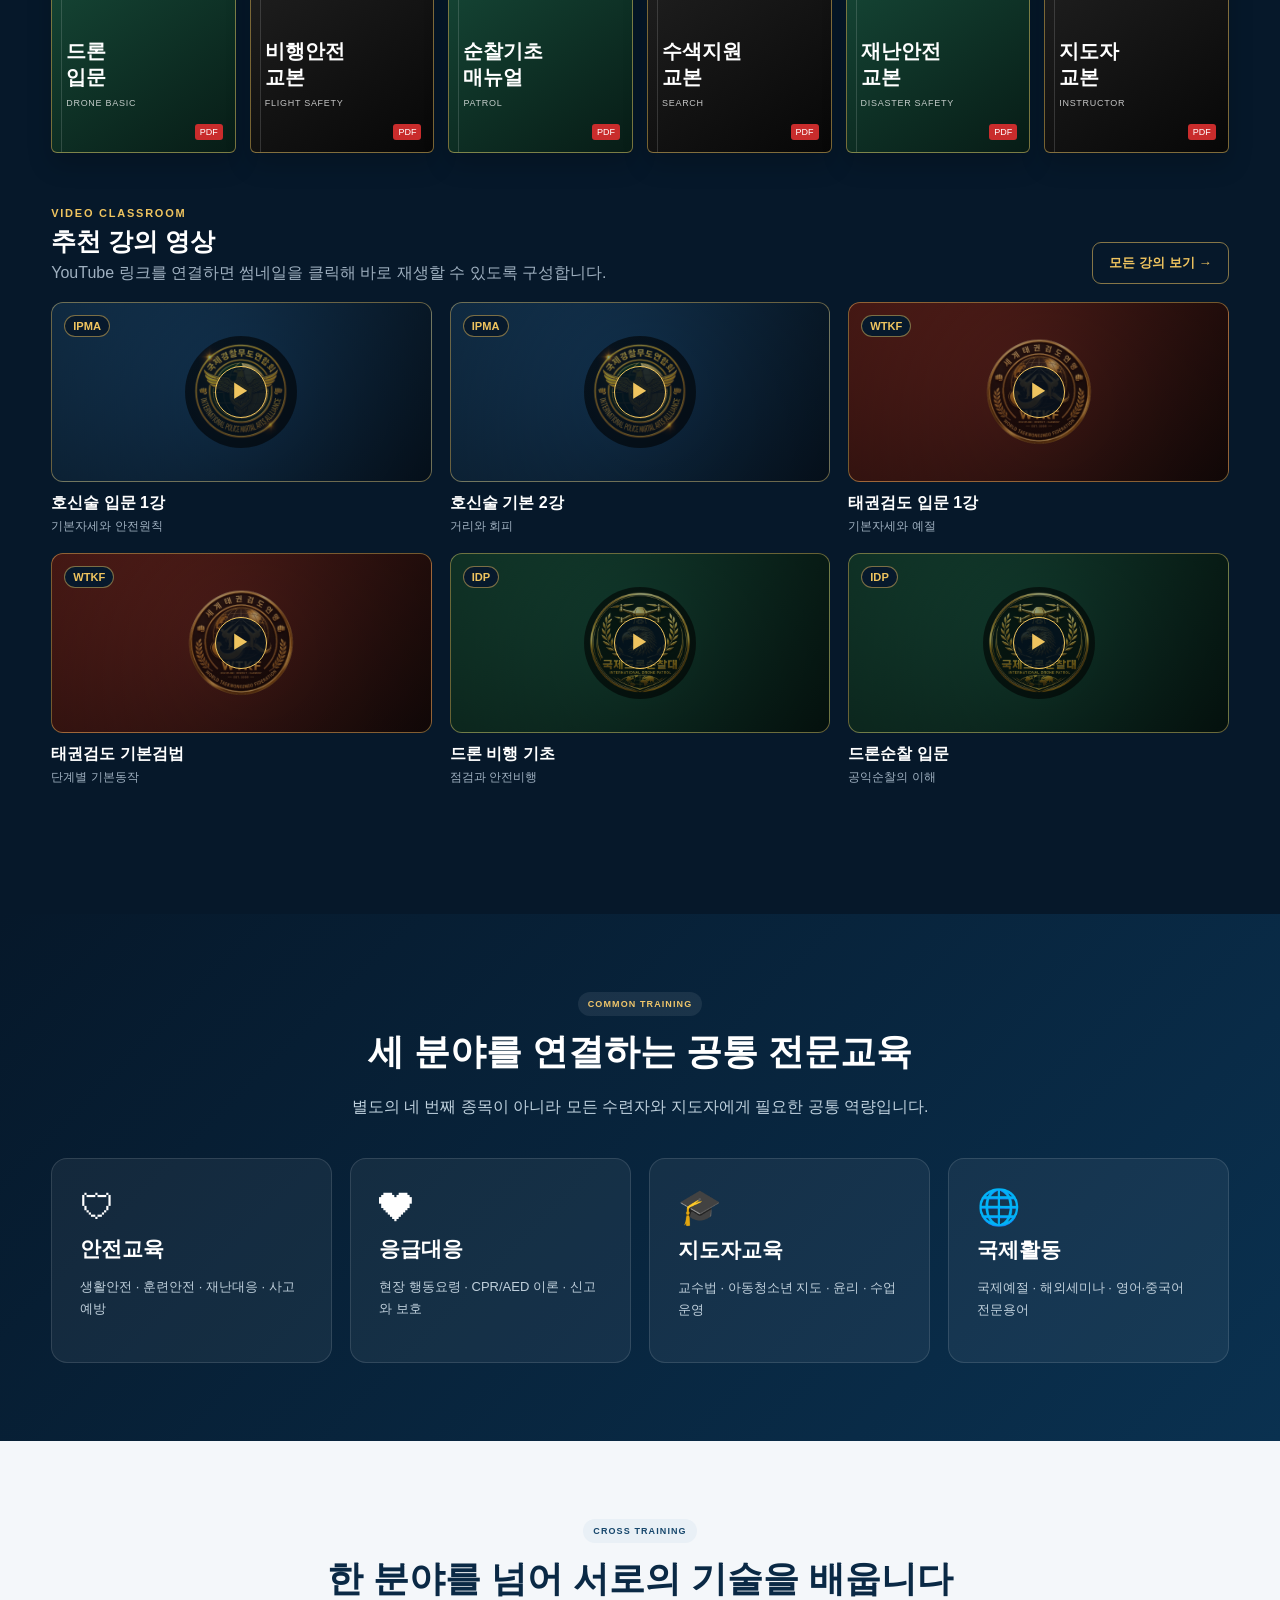
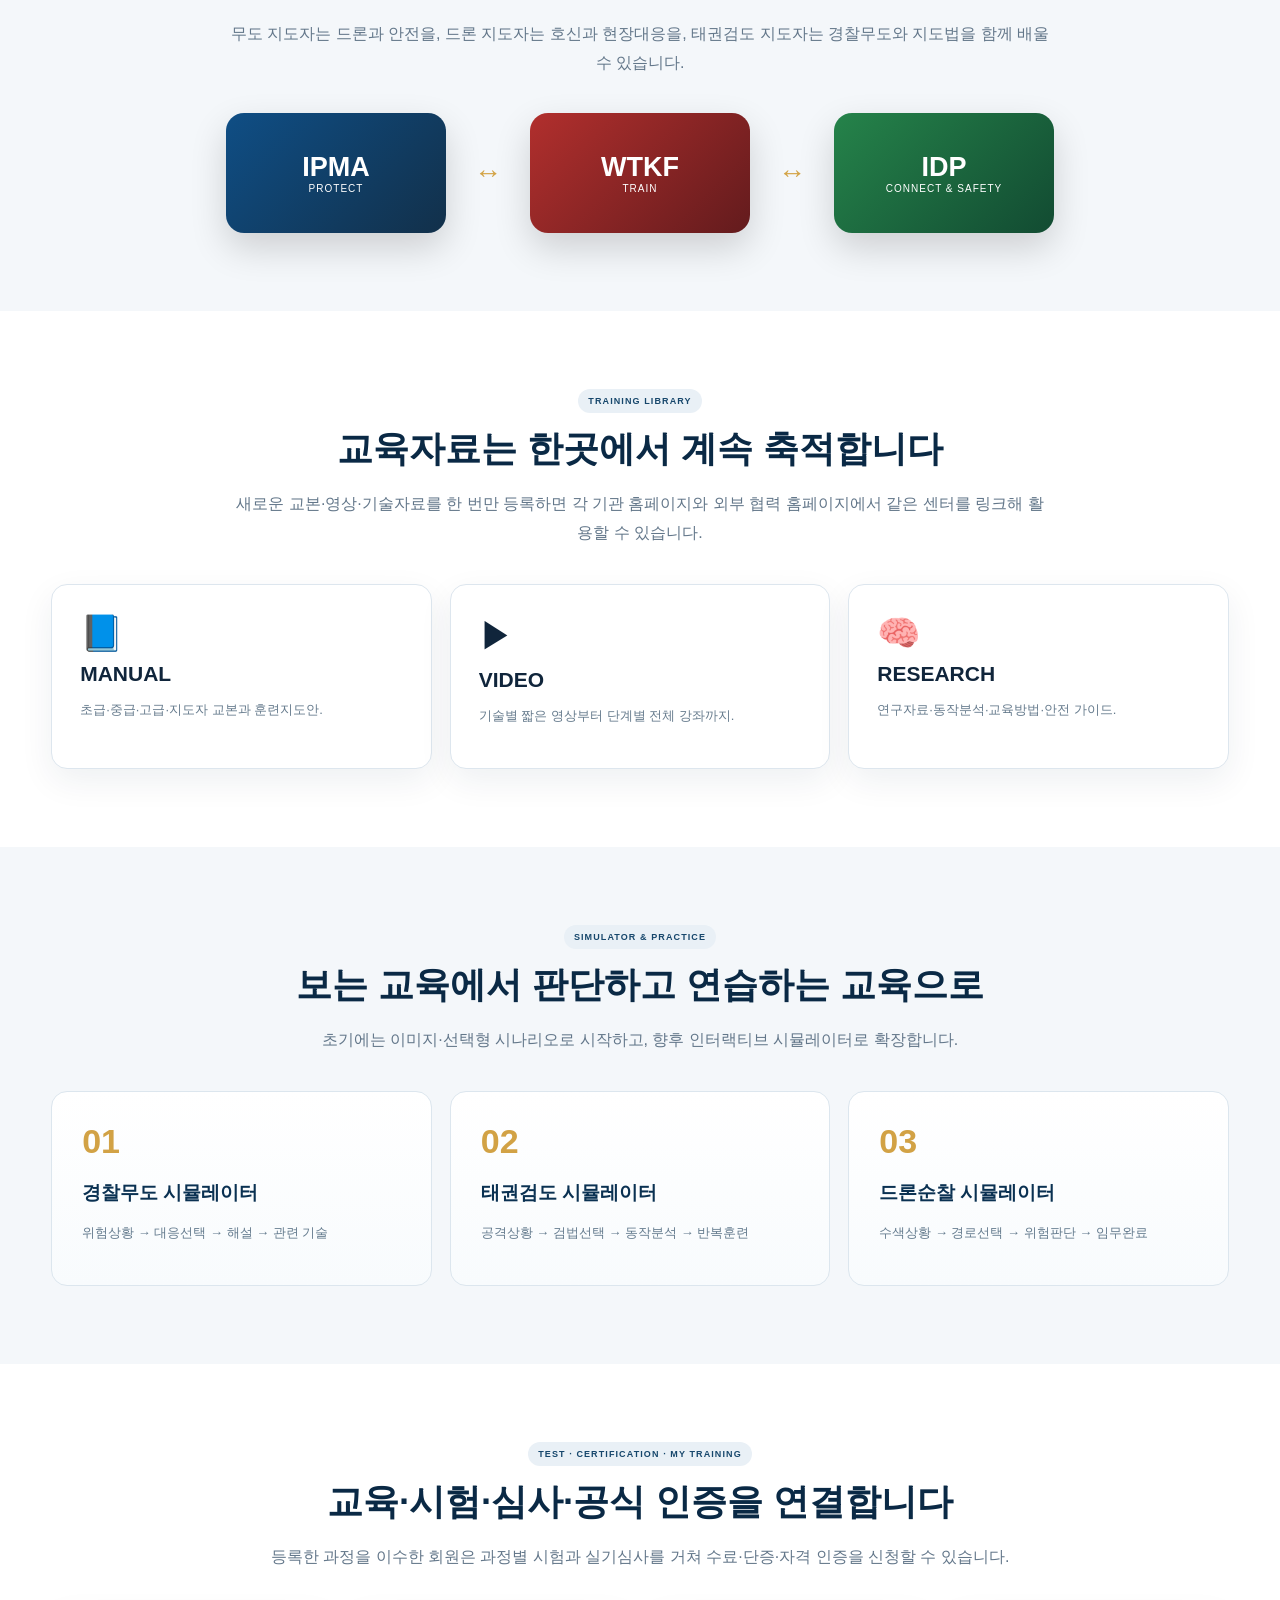
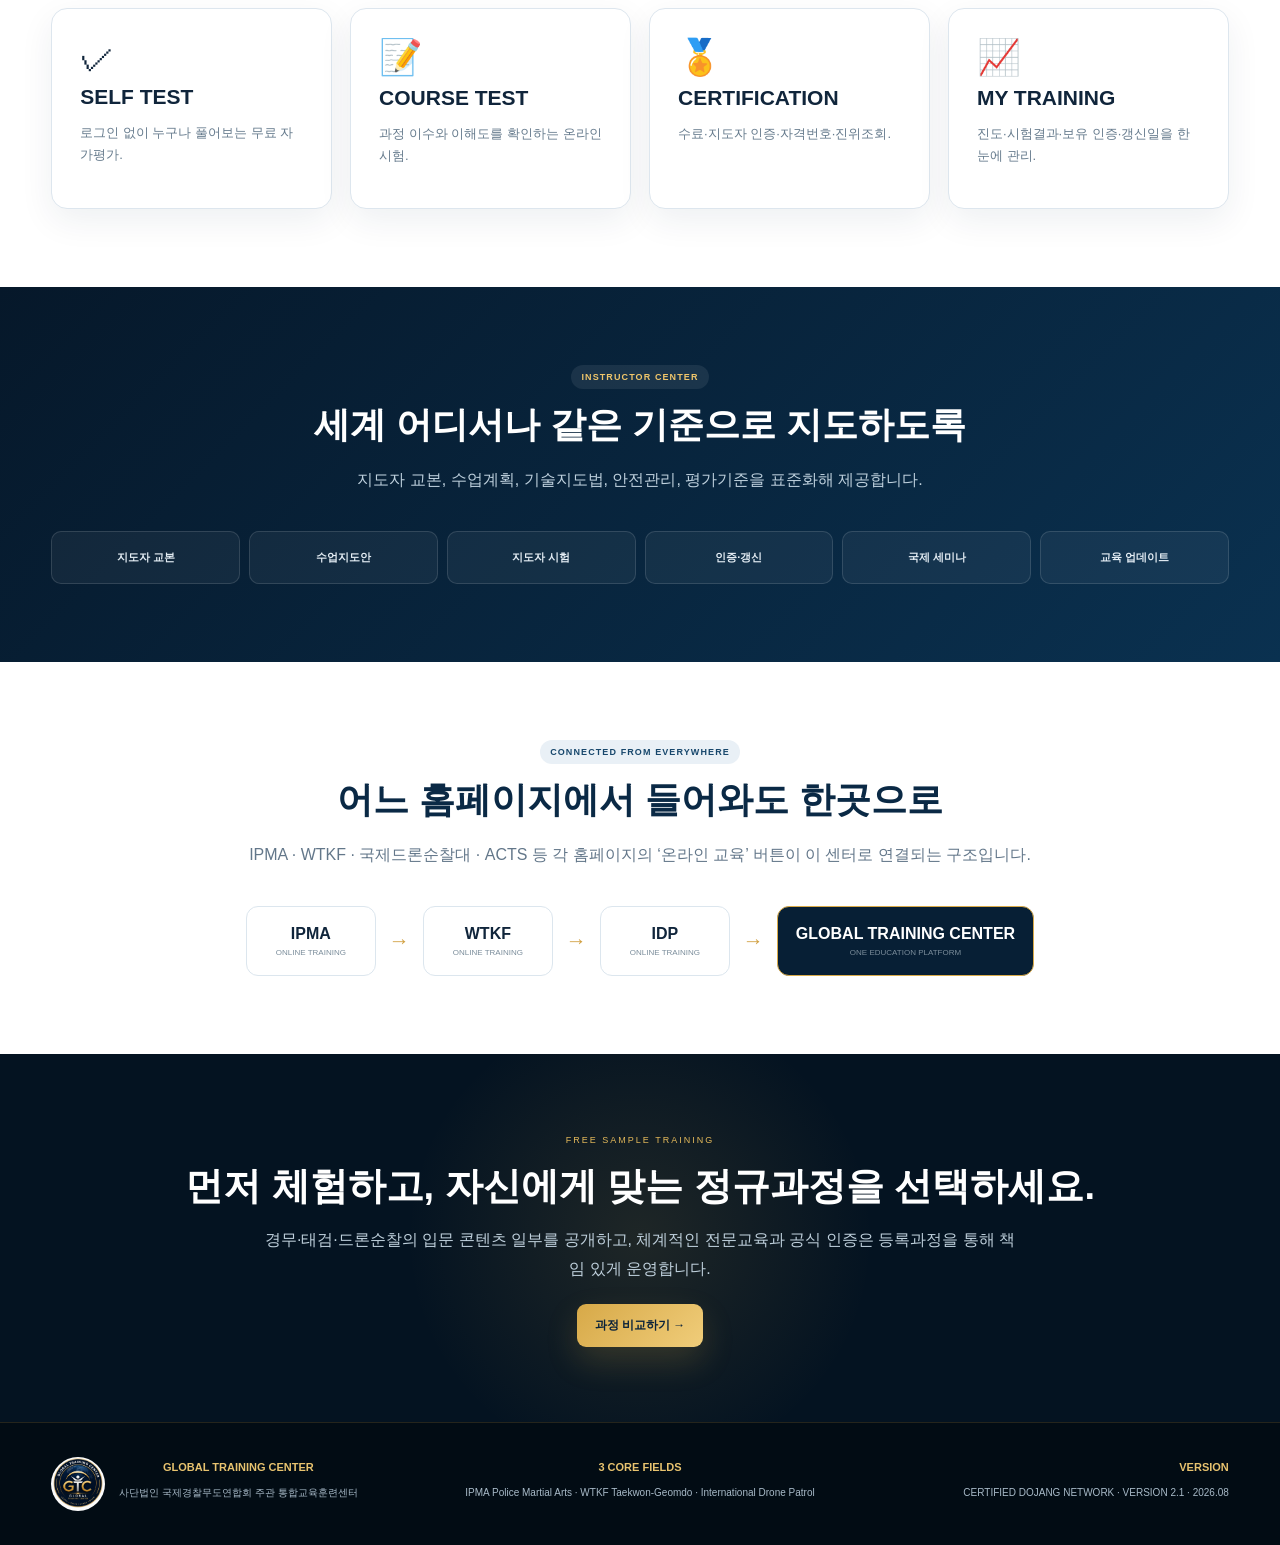
==== commit 25b777ec: "Add files via upload" ====
--- a/index.html
+++ b/index.html
@@ -3,9 +3,9 @@
 <head>
 <meta charset="utf-8"><meta name="viewport" content="width=device-width,initial-scale=1">
 <title>GLOBAL TRAINING CENTER | 통합교육훈련센터</title>
-<meta name="description" content="경찰무도·태권검도·드론순찰을 누구나 무료로 배우는 글로벌 통합교육훈련센터">
+<meta name="description" content="경찰무도·태권검도·드론순찰 전문 온라인 교육, 시험, 심사와 공식 인증을 연결하는 글로벌 통합교육훈련센터">
 <meta name="theme-color" content="#06182a">
-<link rel="stylesheet" href="styles.css?v=1.1">
+<link rel="stylesheet" href="styles.css?v=2.0">
 </head>
 <body>
 <header class="mega-header" id="siteHeader">
@@ -18,18 +18,18 @@
     <nav class="mega-menu" id="megaMenu" aria-label="주요 메뉴">
       <div class="mega-item"><button class="mega-trigger">센터소개 <span>⌄</span></button><div class="mega-panel cols-3">
         <section><h3>ABOUT GTC</h3><a href="#vision">센터 비전</a><a href="#principles">운영원칙</a><a href="#ecosystem">3대 핵심조직</a></section>
-        <section><h3>OPEN LEARNING</h3><a href="#free">무료 공개교육</a><a href="#journey">학습 흐름</a><a href="#global">글로벌 확장</a></section>
-        <section><h3>QUICK START</h3><a href="#police">경찰무도 시작</a><a href="#taekwon">태권검도 시작</a><a href="#drone">드론순찰 시작</a></section>
+        <section><h3>LEARNING</h3><a href="#free">무료 체험교육</a><a href="#journey">학습 흐름</a><a href="#global">글로벌 확장</a></section>
+        <section><h3>QUICK START</h3><a href="courses.html?field=ipma">경무 과정</a><a href="courses.html?field=wtkf">태검 과정</a><a href="courses.html?field=idp">순찰대 과정</a></section>
       </div></div>
       <div class="mega-item"><button class="mega-trigger">경찰무도 <span>⌄</span></button><div class="mega-panel cols-3">
         <section><h3>POLICE MARTIAL ARTS</h3><a href="#police">과정 소개</a><a href="#police">호신술</a><a href="#police">경찰무도</a><a href="#police">체포·제압술</a></section>
         <section><h3>SAFETY</h3><a href="#police">경호·안전</a><a href="#common">생활안전</a><a href="#common">응급대응</a></section>
-        <section><h3>INSTRUCTOR</h3><a href="#instructor">지도자과정</a><a href="#library">교본·영상</a><a href="#test">평가·인증</a></section>
+        <section><h3>INSTRUCTOR</h3><a href="courses.html?field=ipma">지도자과정</a><a href="#library">교본·영상</a><a href="#test">평가·인증</a></section>
       </div></div>
       <div class="mega-item"><button class="mega-trigger">태권검도 <span>⌄</span></button><div class="mega-panel cols-3">
         <section><h3>TAEKWON-GEOMDO</h3><a href="#taekwon">입문</a><a href="#taekwon">기본검법</a><a href="#taekwon">응용검법</a></section>
         <section><h3>TRAINING</h3><a href="#taekwon">품새·응용기술</a><a href="#taekwon">수련방법</a><a href="#simulator">훈련 시뮬레이터</a></section>
-        <section><h3>INSTRUCTOR</h3><a href="#instructor">지도자과정</a><a href="#library">교본·영상</a><a href="#test">심사·평가</a></section>
+        <section><h3>INSTRUCTOR</h3><a href="courses.html?field=wtkf">지도자과정</a><a href="#library">교본·영상</a><a href="#test">심사·평가</a></section>
       </div></div>
       <div class="mega-item"><button class="mega-trigger">드론순찰 <span>⌄</span></button><div class="mega-panel cols-3 panel-right">
         <section><h3>DRONE PATROL</h3><a href="#drone">드론기초</a><a href="#drone">조종기초</a><a href="#drone">비행안전</a></section>
@@ -60,12 +60,12 @@
 <div class="orbit orbit-a" aria-hidden="true"></div><div class="orbit orbit-b" aria-hidden="true"></div>
 <div class="container hero-grid">
   <div class="hero-copy">
-    <span class="kicker">OPEN TRAINING FOR EVERYONE</span>
+    <span class="kicker">IPMA OFFICIAL ONLINE TRAINING PLATFORM</span>
     <h1 class="gtc-title"><span>GLOBAL</span><em>TRAINING CENTER</em></h1>
-    <p class="hero-slogan">누구나 배우고 · 누구나 훈련하고 · 누구나 성장한다</p>
-    <p class="hero-lead">호신술 중심의 경찰무도 · 태권검도 · 드론순찰 전문기술을 한곳에서 체계적으로 배우고 훈련합니다. <b>기본 교육은 누구에게나 무료로 공개</b>하고, 교본·영상·훈련과정·시험·수료·인증을 단계적으로 연결합니다.</p>
-    <div class="hero-actions"><a class="btn primary" href="#ecosystem">지금 무료로 배우기 <i>→</i></a><a class="btn glass" href="#journey">교육과정 보기 <i>✦</i></a></div>
-    <div class="pulse"><span></span><b>FREE OPEN LEARNING</b><small>LEARN · TRAIN · SHARE · PROTECT</small></div>
+    <p class="hero-slogan">어린이 무도교육 지도자에서 전국 인증도장까지</p>
+    <p class="hero-lead">태검·어린이 생활호신술·경무 기초·더블크로스와 더블스틱을 하나의 도장 프로그램으로 제공합니다. <b>배워볼 수 있는 기초교육은 무료</b>로 열고, 공식 지도권한은 교육과 검정을 통과한 지도자에게 부여합니다.</p>
+    <div class="hero-actions"><a class="btn primary" href="courses.html">무료교육·지도자과정 <i>→</i></a><a class="btn glass" href="apply.html?course=KIDS-INTEGRATED-INS">지도자 과정 신청 <i>✦</i></a><a class="btn glass" href="apply.html?course=CERTIFIED-DOJANG">인증도장 신청</a></div>
+    <div class="pulse"><span></span><b>OFFICIAL TRAINING & CERTIFICATION</b><small>LEARN · TRAIN · TEST · CERTIFY</small></div>
   </div>
   <div class="command" aria-label="3대 핵심 교육 네트워크">
     <div class="glow"></div><div class="rings"><i></i><i></i><i></i></div>
@@ -79,6 +79,19 @@
 </div>
 <div class="scroll"><span>EXPLORE TRAINING</span><i>⌄</i></div>
 </section>
+
+<section class="revenue-launch" id="paid-courses">
+  <div class="container">
+    <div class="launch-head"><div><span>NATIONAL KIDS MARTIAL ARTS NETWORK</span><h2>어린이 통합무도 지도자·인증도장 모집</h2><p>기존 태권도 수업을 대체하지 않고 유치부·초등부 수업에 추가할 수 있는 프로그램입니다. 인증도장 가입비와 연회비는 0원을 원칙으로 검토합니다.</p></div><a class="btn primary" href="courses.html">전체 과정 보기 →</a></div>
+    <div class="launch-grid">
+      <article class="launch-card ipma"><small>통합 지도자 과정</small><h3>어린이 통합무도 지도자</h3><p>태검·생활호신술·경무 기초·더블크로스를 도장 수업으로 운영하는 핵심 과정</p><a href="apply.html?course=KIDS-INTEGRATED-INS">지도자 과정 신청 →</a></article>
+      <article class="launch-card ipma"><small>경무 · IPMA</small><h3>어린이 생활호신술 지도자</h3><p>유치부와 초등부가 안전하고 즐겁게 배우는 연령별 지도과정</p><a href="apply.html?course=IPMA-KIDS-SD-INS">지도자 과정 신청 →</a></article>
+      <article class="launch-card wtkf"><small>태검 · WTKF</small><h3>태검 어린이 지도자</h3><p>태검 품새·기본검법·안전지도를 어린이 수업에 적용하는 과정</p><a href="apply.html?course=WTKF-KIDS-INS">지도자 과정 신청 →</a></article>
+      <article class="launch-card wtkf"><small>무료 등록 정책</small><h3>공식 인증도장</h3><p>공인 지도자가 있는 도장을 가입비·연회비 없이 인증하고 학생 심사와 연결</p><a href="apply.html?course=CERTIFIED-DOJANG">인증도장 신청 →</a></article>
+    </div>
+    <div class="launch-links"><a href="#free">무료 체험교육</a><a href="apply.html?course=DOUBLE-CROSS-INS">더블크로스 지도자</a><a href="apply.html?course=CERTIFIED-DOJANG">무료 인증도장</a><a href="#mytraining">MY TRAINING</a></div>
+  </div>
+</section>
 <section class="journey-bar" id="journey"><div class="container"><span>배운다</span><i>→</i><span>훈련한다</span><i>→</i><span>평가한다</span><i>→</i><span>인증받는다</span><i>→</i><strong>지도자로 성장한다</strong></div></section>
 
 <section class="org-strip" aria-label="전문 교육 협력 조직">
@@ -98,11 +111,16 @@
 <a class="card green" id="drone" href="#drone"><img class="org-card-logo" src="assets/idp-logo.png" alt="IDP 로고"><span class="status">IDP</span><h3>드론순찰</h3><p>드론기초·비행안전·순찰·수색·재난대응·공공안전·지도자교육.</p><span class="arrow">DRONE PATROL →</span></a>
 </div></div></section>
 
-<section class="section" id="principles"><div class="container"><div class="section-head"><span class="badge">OPEN LEARNING PRINCIPLE</span><h2>배움은 열고, 인증은 책임 있게 관리합니다</h2><p>기본 콘텐츠는 로그인 없이 누구나 볼 수 있도록 공개하고, 학습기록·시험·인증·지도자 활동이 필요한 사람만 선택적으로 회원 시스템을 이용합니다.</p></div>
+<section class="section" id="principles"><div class="container"><div class="section-head"><span class="badge">FREE TO LEARN · QUALIFIED TO TEACH</span><h2>배워볼 수 있는 것은 무료, 공식 지도권한은 자격제로</h2><p>관장과 사범이 프로그램의 가치를 충분히 확인하도록 기초교육과 수업사례를 공개합니다. 정식 지도권한은 교육 이수와 검정·심사를 통과한 지도자에게만 부여합니다.</p></div>
 <div class="flow-grid">
-<div class="flow-card"><b>01</b><h3>OPEN</h3><p>교본·영상·기술설명 무료 공개</p></div><div class="flow-card"><b>02</b><h3>TRAIN</h3><p>초급부터 지도자까지 단계별 훈련</p></div><div class="flow-card"><b>03</b><h3>TEST</h3><p>자가평가·과정시험·지도자평가</p></div><div class="flow-card"><b>04</b><h3>CERTIFY</h3><p>수료·인증·자격조회·갱신관리</p></div>
+<div class="flow-card"><b>01</b><h3>FREE LEARN</h3><p>태검·호신술·더블크로스 무료 체험</p></div><div class="flow-card"><b>02</b><h3>INSTRUCTOR</h3><p>전문 지도자 교육과 검정</p></div><div class="flow-card"><b>03</b><h3>DOJANG</h3><p>자격 지도자의 도장 무료 인증</p></div><div class="flow-card"><b>04</b><h3>STUDENT</h3><p>학생 수련·심사·공식 단증 발급</p></div>
 </div></div></section>
 
+
+<section class="section network-model" id="network-model"><div class="container"><div class="section-head"><span class="badge">INSTRUCTOR → DOJANG → STUDENT</span><h2>전국 도장 네트워크가 지속적으로 성장하는 구조</h2><p>교육영상 판매가 최종 목적이 아닙니다. 공인 지도자를 양성하고 인증도장을 확대하여, 도장 안에서 학생교육과 공식 심사가 계속 이어지도록 합니다.</p></div>
+<div class="network-steps"><div><b>01</b><h3>관장·사범 유입</h3><p>무료 체험교육과 실제 도장 활용사례</p></div><i>→</i><div><b>02</b><h3>지도자 자격</h3><p>교육 이수·이론검정·실기심사</p></div><i>→</i><div><b>03</b><h3>무료 인증도장</h3><p>공인 지도자가 있는 도장만 공식 등록</p></div><i>→</i><div><b>04</b><h3>학생 단증</h3><p>학생등록·수련·심사·합격·발급</p></div></div>
+<div class="metric-box"><span>가장 중요한 성장지표</span><strong>활성 인증도장 수 × 수련생 수 × 심사 참여율</strong><p>본부의 장기 수익은 지도자 검정·자격증, 학생 심사·단증, 상위과정·세미나·교재와 장비에서 발생합니다.</p></div>
+</div></section>
 
 <section class="section training-campus" id="academy">
 <div class="container">
@@ -236,7 +254,7 @@
 <div class="sim-grid"><div class="sim"><span>01</span><h3>경찰무도 시뮬레이터</h3><p>위험상황 → 대응선택 → 해설 → 관련 기술</p></div><div class="sim"><span>02</span><h3>태권검도 시뮬레이터</h3><p>공격상황 → 검법선택 → 동작분석 → 반복훈련</p></div><div class="sim"><span>03</span><h3>드론순찰 시뮬레이터</h3><p>수색상황 → 경로선택 → 위험판단 → 임무완료</p></div></div>
 </div></section>
 
-<section class="section" id="test"><div class="container"><div class="section-head"><span class="badge">TEST · CERTIFICATION · MY TRAINING</span><h2>무료 학습과 공식 인증을 분리합니다</h2><p>누구나 배울 수 있지만, 공식 수료·자격·지도자 인정에는 별도의 시험과 확인 절차를 둡니다.</p></div>
+<section class="section" id="test"><div class="container"><div class="section-head"><span class="badge">TEST · CERTIFICATION · MY TRAINING</span><h2>교육·시험·심사·공식 인증을 연결합니다</h2><p>등록한 과정을 이수한 회원은 과정별 시험과 실기심사를 거쳐 수료·단증·자격 인증을 신청할 수 있습니다.</p></div>
 <div class="cards cols-4"><div class="card"><div class="icon">✓</div><h3>SELF TEST</h3><p>로그인 없이 누구나 풀어보는 무료 자가평가.</p></div><div class="card"><div class="icon">📝</div><h3>COURSE TEST</h3><p>과정 이수와 이해도를 확인하는 온라인 시험.</p></div><div class="card"><div class="icon">🏅</div><h3>CERTIFICATION</h3><p>수료·지도자 인증·자격번호·진위조회.</p></div><div class="card" id="mytraining"><div class="icon">📈</div><h3>MY TRAINING</h3><p>진도·시험결과·보유 인증·갱신일을 한눈에 관리.</p></div></div>
 </div></section>
 
@@ -246,9 +264,9 @@
 <div class="portal-row"><div><b>IPMA</b><small>ONLINE TRAINING</small></div><i>→</i><div><b>WTKF</b><small>ONLINE TRAINING</small></div><i>→</i><div><b>IDP</b><small>ONLINE TRAINING</small></div><i>→</i><div class="portal-core"><b>GLOBAL TRAINING CENTER</b><small>ONE EDUCATION PLATFORM</small></div></div>
 </div></section>
 
-<section class="manifesto" id="free"><div class="container"><span>OUR PRINCIPLE</span><h2>기술을 독점하지 않고, 배움의 문을 엽니다.</h2><p>자신을 지키는 힘, 몸과 마음을 단련하는 무도정신, 기술로 더 안전한 사회를 만드는 능력을 누구나 배우고 나눌 수 있도록 합니다.</p><strong>LEARN · TRAIN · SHARE · PROTECT</strong></div></section>
+<section class="manifesto" id="free"><div class="container"><span>FREE SAMPLE TRAINING</span><h2>먼저 체험하고, 자신에게 맞는 정규과정을 선택하세요.</h2><p>경무·태검·드론순찰의 입문 콘텐츠 일부를 공개하고, 체계적인 전문교육과 공식 인증은 등록과정을 통해 책임 있게 운영합니다.</p><a class="btn primary" href="courses.html">과정 비교하기 →</a></div></section>
 </main>
-<footer><div class="footer-grid"><div class="footer-brand"><img src="assets/gtc-logo-round.png" alt="GTC"><div><b>GLOBAL TRAINING CENTER</b><p>통합교육훈련센터 · OPEN PROFESSIONAL TRAINING PLATFORM</p></div></div><div><b>3 CORE FIELDS</b><p>IPMA Police Martial Arts · WTKF Taekwon-Geomdo · International Drone Patrol</p></div><div><b>VERSION</b><p>OPEN TRAINING WEBSITE · VERSION 1.1 · 2026.08</p></div></div></footer>
+<footer><div class="footer-grid"><div class="footer-brand"><img src="assets/gtc-logo-round.png" alt="GTC"><div><b>GLOBAL TRAINING CENTER</b><p>사단법인 국제경찰무도연합회 주관 통합교육훈련센터</p></div></div><div><b>3 CORE FIELDS</b><p>IPMA Police Martial Arts · WTKF Taekwon-Geomdo · International Drone Patrol</p></div><div><b>VERSION</b><p>CERTIFIED DOJANG NETWORK · VERSION 2.1 · 2026.08</p></div></div></footer>
 <script>
 (()=>{
  const triggers=[...document.querySelectorAll('.mega-trigger')], items=[...document.querySelectorAll('.mega-item')], mobile=document.querySelector('.mobile-btn'), menu=document.getElementById('megaMenu');
--- a/styles.css
+++ b/styles.css
@@ -22,6 +22,14 @@
 .org-x{color:#efc45f;font-size:22px;opacity:.65}
 .org-card-logo{width:76px;height:76px;object-fit:cover;border-radius:50%;border:1px solid rgba(215,172,75,.45);box-shadow:0 12px 28px rgba(0,0,0,.15);margin-bottom:18px}
 
+.revenue-launch{padding:70px 0;background:linear-gradient(135deg,#06182a,#0b2842);color:#fff;border-top:1px solid rgba(239,196,95,.25);border-bottom:1px solid rgba(239,196,95,.25)}
+.launch-head{display:flex;align-items:end;justify-content:space-between;gap:24px;margin-bottom:26px}.launch-head span{font-size:11px;letter-spacing:.14em;font-weight:900;color:#efc45f}.launch-head h2{font-size:clamp(28px,4vw,44px);margin:7px 0}.launch-head p{margin:0;color:#a9bac9;line-height:1.7}
+.launch-grid{display:grid;grid-template-columns:repeat(4,1fr);gap:14px}.launch-card{padding:24px;border-radius:18px;background:rgba(255,255,255,.06);border:1px solid rgba(255,255,255,.13);min-height:235px;display:flex;flex-direction:column}.launch-card.ipma{border-top:4px solid #3a95db}.launch-card.wtkf{border-top:4px solid #d45c51}.launch-card small{font-weight:900;color:#efc45f}.launch-card h3{font-size:20px;margin:14px 0 9px}.launch-card p{color:#a9bac9;line-height:1.65;margin:0 0 20px}.launch-card a{margin-top:auto;color:#efc45f;font-weight:900;text-decoration:none}.launch-links{display:flex;gap:10px;flex-wrap:wrap;margin-top:18px}.launch-links a{padding:10px 13px;border:1px solid rgba(239,196,95,.35);border-radius:999px;color:#fff;text-decoration:none;font-size:13px}
+
+.sub-shell{min-height:100vh;background:linear-gradient(180deg,#06182a,#0c253b);color:#fff;padding:36px 0 80px}.sub-top{display:flex;align-items:center;justify-content:space-between;gap:18px;margin-bottom:34px}.sub-brand{display:flex;align-items:center;gap:12px;color:#fff;text-decoration:none}.sub-brand img{width:58px;height:58px;border-radius:50%}.sub-brand b,.sub-brand small{display:block}.sub-brand small{color:#9fb0c0}.sub-nav{display:flex;gap:9px;flex-wrap:wrap}.sub-nav a{color:#fff;text-decoration:none;border:1px solid rgba(255,255,255,.16);padding:9px 12px;border-radius:9px}.sub-hero{padding:34px;border:1px solid rgba(239,196,95,.28);border-radius:24px;background:rgba(255,255,255,.05);margin-bottom:25px}.sub-hero span{color:#efc45f;font-weight:900;letter-spacing:.12em;font-size:11px}.sub-hero h1{font-size:clamp(30px,5vw,52px);margin:9px 0}.sub-hero p{color:#b3c1ce;line-height:1.7;max-width:850px}.filter-row{display:flex;gap:9px;flex-wrap:wrap;margin:24px 0}.filter-btn{border:1px solid rgba(255,255,255,.17);background:rgba(255,255,255,.05);color:#fff;padding:10px 14px;border-radius:999px;cursor:pointer;font-weight:800}.filter-btn.active{background:#efc45f;color:#102030;border-color:#efc45f}.course-catalog{display:grid;grid-template-columns:repeat(3,1fr);gap:16px}.product-card{border:1px solid rgba(255,255,255,.14);border-radius:19px;background:rgba(255,255,255,.06);padding:24px;display:flex;flex-direction:column;min-height:320px}.product-card .code{font-size:11px;letter-spacing:.1em;color:#efc45f;font-weight:900}.product-card h2{font-size:22px;margin:11px 0}.product-card p,.product-card li{color:#afbfcc;line-height:1.65}.product-card ul{padding-left:19px}.product-card .product-meta{display:flex;gap:7px;flex-wrap:wrap;margin:10px 0}.product-card .product-meta span{font-size:11px;padding:6px 8px;border-radius:999px;background:rgba(255,255,255,.08)}.product-card .product-action{margin-top:auto;display:flex;gap:8px;flex-wrap:wrap}.product-card .product-action a{padding:10px 13px;border-radius:9px;text-decoration:none;font-weight:900;background:#efc45f;color:#142535}.product-card .product-action a.secondary{background:transparent;color:#fff;border:1px solid rgba(255,255,255,.18)}
+.apply-layout{display:grid;grid-template-columns:minmax(0,1.3fr) minmax(280px,.7fr);gap:20px}.apply-card,.apply-side{padding:26px;border:1px solid rgba(255,255,255,.14);border-radius:20px;background:rgba(255,255,255,.06)}.apply-card h2,.apply-side h2{margin-top:0}.form-grid{display:grid;grid-template-columns:repeat(2,1fr);gap:14px}.form-field{display:grid;gap:7px}.form-field.full{grid-column:1/-1}.form-field span{font-weight:800;font-size:13px}.form-field input,.form-field select,.form-field textarea{width:100%;padding:12px 13px;border-radius:10px;border:1px solid rgba(255,255,255,.18);background:#071b2c;color:#fff;font:inherit}.form-field select option{color:#111}.consent{display:flex;gap:9px;align-items:flex-start;color:#b9c5cf;font-size:13px;line-height:1.6}.submit-btn{border:0;background:#efc45f;color:#102030;font-weight:900;padding:13px 18px;border-radius:10px;cursor:pointer}.submit-btn:disabled{opacity:.55}.form-status{min-height:22px;margin-top:12px;font-weight:800}.apply-side li{color:#b9c5cf;line-height:1.7}.notice-box{padding:14px;border:1px solid rgba(239,196,95,.35);background:rgba(239,196,95,.08);border-radius:12px;color:#e7d8ac;line-height:1.65}
+
+.network-model{background:#fff}.network-steps{display:grid;grid-template-columns:1fr auto 1fr auto 1fr auto 1fr;gap:13px;align-items:center}.network-steps>div{padding:22px;border:1px solid #dce5ec;border-radius:17px;background:#f7fafc;min-height:170px}.network-steps>div>b{color:#b28a34}.network-steps h3{margin:8px 0;color:#132c42}.network-steps p{color:#687b8b;line-height:1.6}.network-steps i{font-style:normal;color:#b28a34;font-size:25px}.metric-box{margin-top:22px;padding:23px;border-radius:17px;background:linear-gradient(135deg,#071b2d,#103b5c);color:#fff;text-align:center}.metric-box span{display:block;color:#efc45f;font-size:11px;font-weight:900;letter-spacing:.12em}.metric-box strong{display:block;font-size:clamp(22px,3vw,34px);margin:10px 0}.metric-box p{margin:0;color:#b6c6d3}
 .training-campus{background:linear-gradient(180deg,#f7f9fb 0%,#eef3f7 100%)}
 .academy-hall{border-radius:24px;margin:28px 0;padding:28px;border:1px solid #dce4eb;box-shadow:0 18px 45px rgba(6,24,42,.08);background:#fff;overflow:hidden;position:relative}
 .academy-hall:before{content:"";position:absolute;left:0;top:0;bottom:0;width:5px}
@@ -82,6 +90,8 @@
  .room-grid{grid-template-columns:repeat(2,1fr)}
  .book-shelf{grid-template-columns:repeat(3,1fr)}
  .video-grid{grid-template-columns:repeat(2,1fr)}
+ .launch-grid,.course-catalog{grid-template-columns:repeat(2,1fr)}.apply-layout{grid-template-columns:1fr}
+ .network-steps{grid-template-columns:1fr}.network-steps i{transform:rotate(90deg);text-align:center}
 }
 @media(max-width:620px){
  .brand-logo-img{width:42px;height:42px}
@@ -92,4 +102,5 @@
  .book{min-height:190px}
  .video-grid{grid-template-columns:1fr}
  .library-title{align-items:flex-start;flex-direction:column}
+ .launch-head,.sub-top{align-items:flex-start;flex-direction:column}.launch-grid,.course-catalog,.form-grid{grid-template-columns:1fr}.form-field.full{grid-column:auto}
 }
